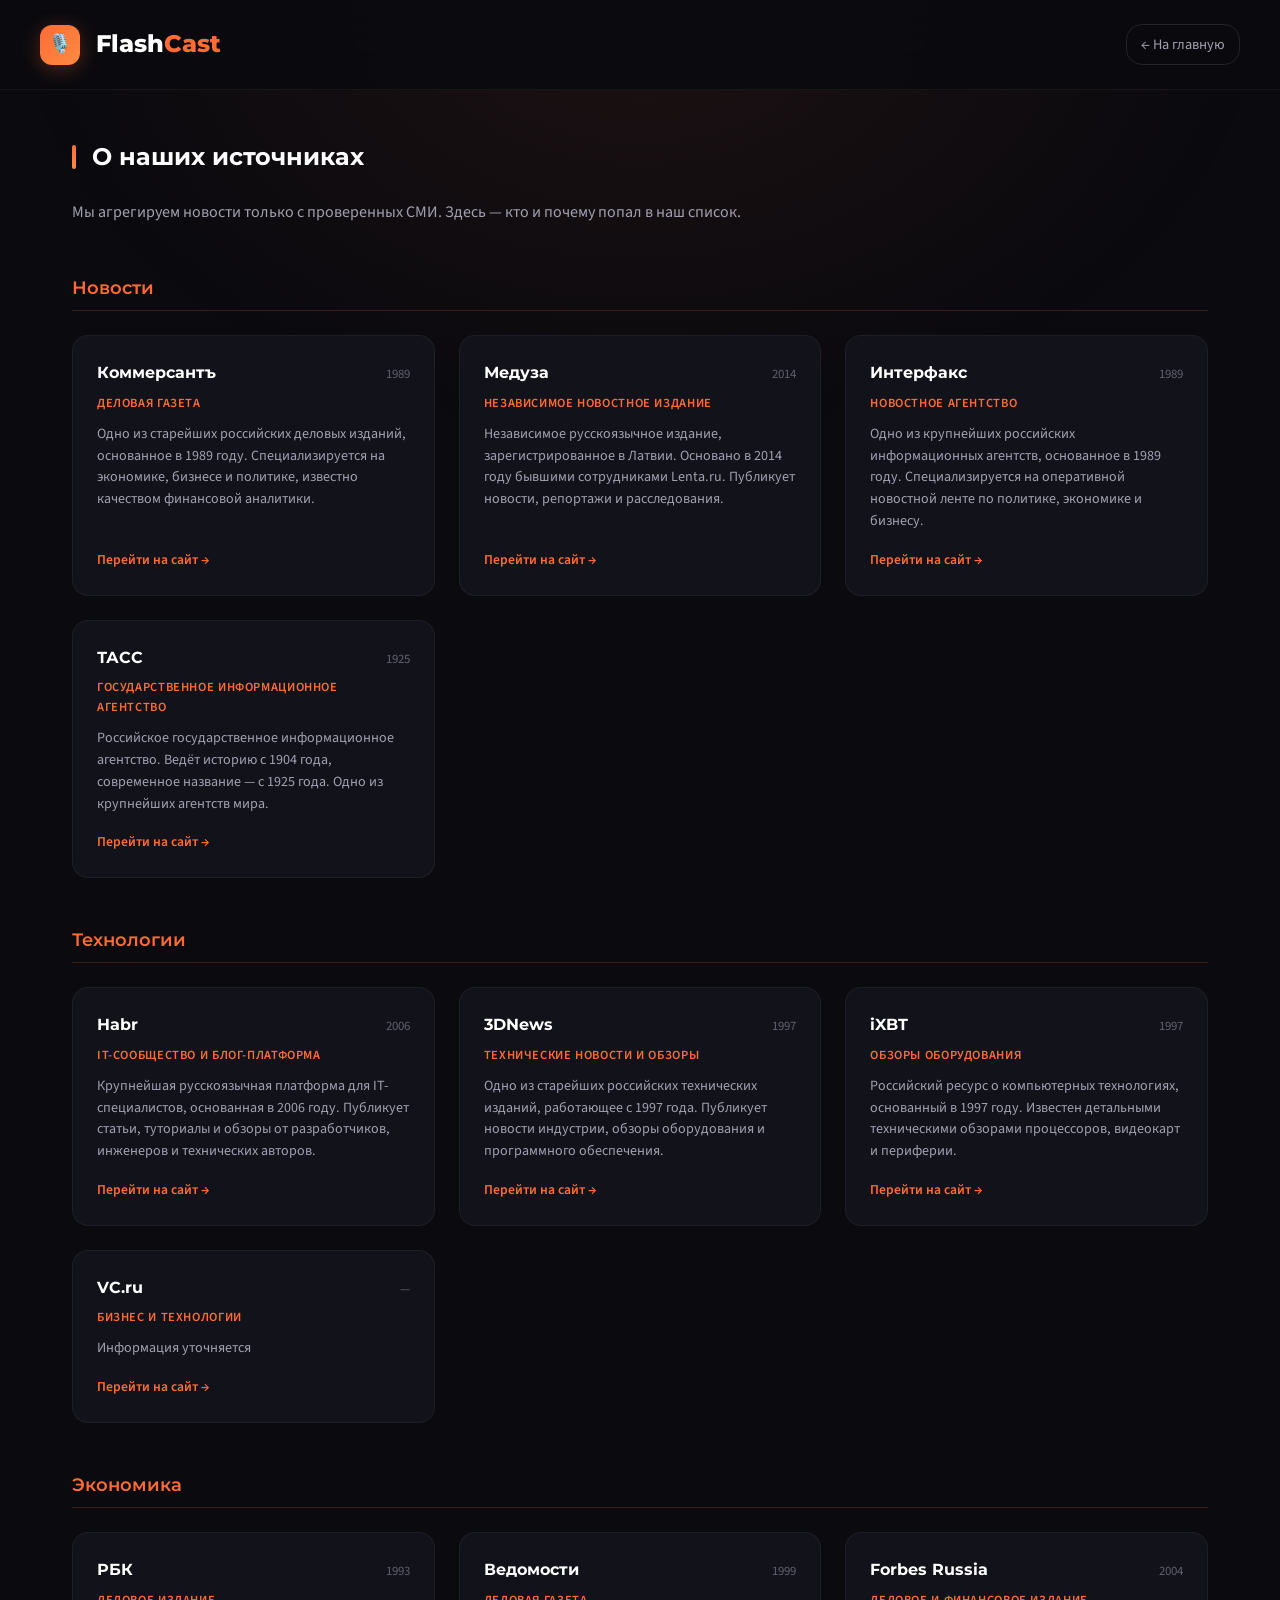
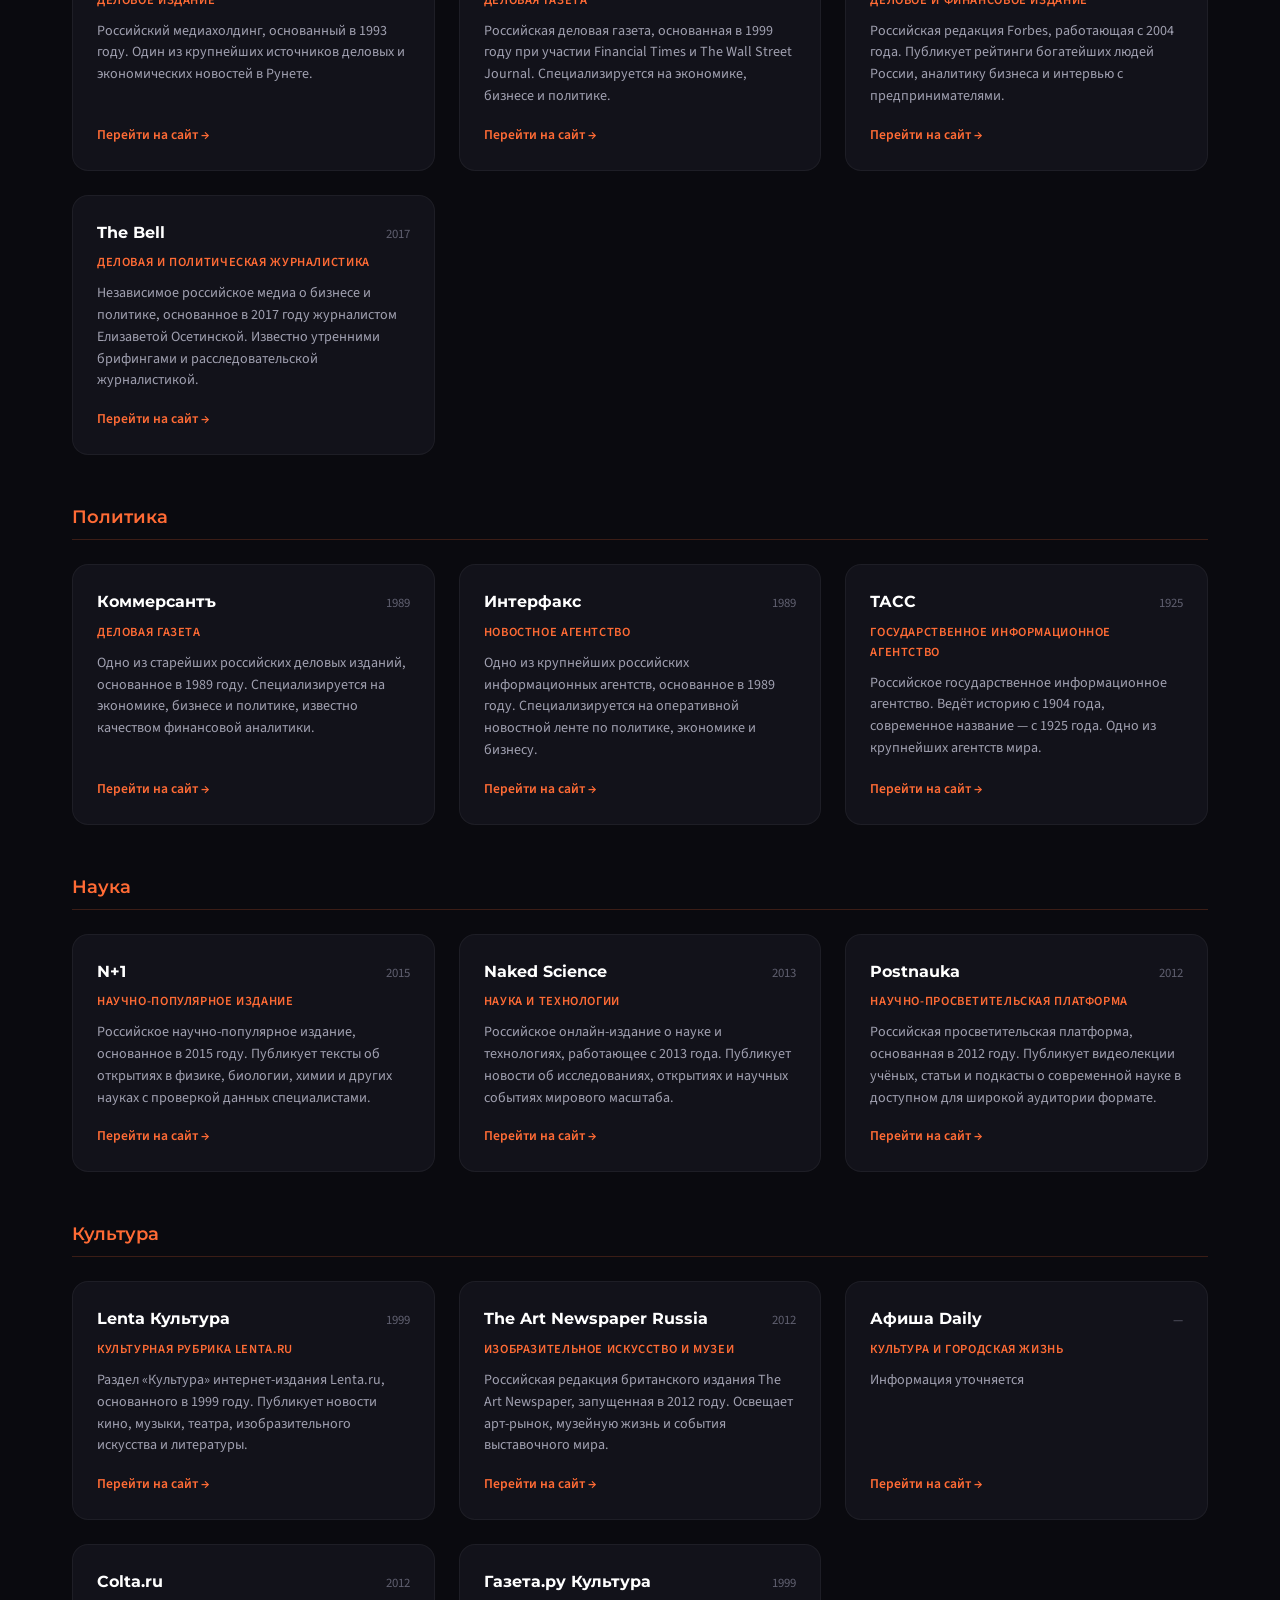
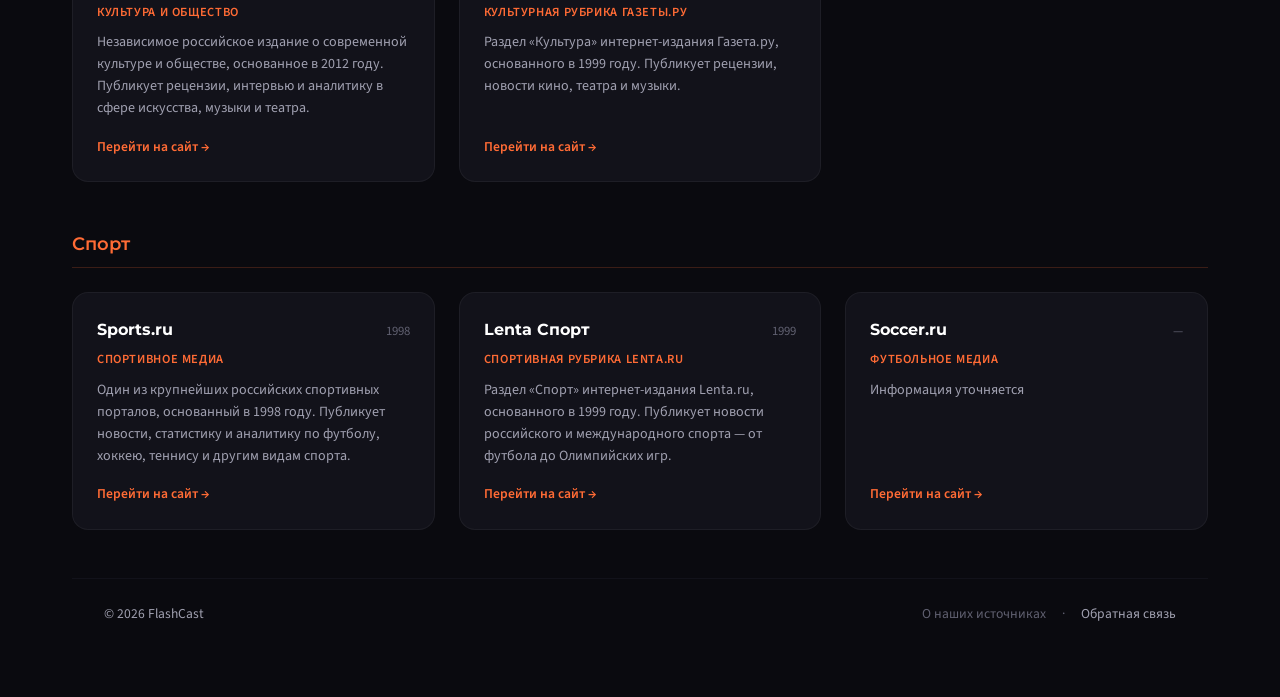
==== about-sources.html @ 6b94fceb "feat: Task 5 — Trust Badge page (about-sources.html) + footer" ====
<!DOCTYPE html>
<html lang="ru">
<head>
    <meta charset="UTF-8">
    <meta name="viewport" content="width=device-width, initial-scale=1.0, maximum-scale=1.0, user-scalable=no">
    <title>О наших источниках — FlashCast</title>
    <link rel="preconnect" href="https://fonts.googleapis.com">
    <link rel="preconnect" href="https://fonts.gstatic.com" crossorigin>
    <link href="https://fonts.googleapis.com/css2?family=Montserrat:wght@500;600;700;800&family=Source+Sans+3:wght@400;500;600&display=swap" rel="stylesheet">
    <link rel="stylesheet" href="styles.css">
</head>
<body>
    <header class="header">
        <div class="header__container">
            <a href="index.html" class="logo">
                <div class="logo__icon">🎙️</div>
                <div class="logo__text">Flash<span>Cast</span></div>
            </a>
            <a href="index.html" class="about-back-link">← На главную</a>
        </div>
    </header>

    <main class="main">
        <h1 class="section__title">О наших источниках</h1>
        <p class="about-page__subtitle">Мы агрегируем новости только с проверенных СМИ. Здесь — кто и почему попал в наш список.</p>
        <div class="about-groups" id="aboutGroups"></div>
        <div class="about-error" id="aboutError" style="display:none">Не удалось загрузить информацию об источниках</div>

        <footer class="site-footer">
            <div class="site-footer__container">
                <span class="site-footer__copy">© 2026 FlashCast</span>
                <div class="site-footer__links">
                    <span class="site-footer__current">О наших источниках</span>
                    <span class="site-footer__sep">·</span>
                    <a href="https://clck.ru/3Smh9b" target="_blank" rel="noopener" class="site-footer__link">Обратная связь</a>
                </div>
            </div>
        </footer>
    </main>

    <script>
function renderGroups(sources, info) {
  let html = '';
  for (const [cat, srcList] of Object.entries(sources.categories)) {
    html += '<section class="about-group"><h2 class="about-group__title">' + cat + '</h2><div class="about-cards">';
    for (const name of srcList) {
      const d = info[name] || {};
      const isTodo = d.TODO === true;
      const year = isTodo ? '—' : (d.founded || '—');
      const desc = isTodo ? 'Информация уточняется' : (d.description || 'Информация уточняется');
      const specialty = d.specialty || '';
      const url = d.url || '';
      html += '<div class="about-source-card">'
        + '<div class="about-source-card__header">'
        + '<span class="about-source-card__name">' + name + '</span>'
        + '<span class="about-source-card__year">' + year + '</span>'
        + '</div>'
        + (specialty ? '<div class="about-source-card__specialty">' + specialty + '</div>' : '')
        + '<p class="about-source-card__desc">' + desc + '</p>'
        + (url ? '<a href="' + url + '" target="_blank" rel="noopener" class="about-source-card__link">Перейти на сайт →</a>' : '')
        + '</div>';
    }
    html += '</div></section>';
  }
  document.getElementById('aboutGroups').innerHTML = html;
}

Promise.all([
  fetch('data/sources.json').then(r => { if (!r.ok) throw new Error(); return r.json(); }),
  fetch('data/sources-info.json').then(r => { if (!r.ok) throw new Error(); return r.json(); })
]).then(([sources, info]) => {
  renderGroups(sources, info);
}).catch(() => {
  document.getElementById('aboutGroups').style.display = 'none';
  document.getElementById('aboutError').style.display = 'block';
});
    </script>
</body>
</html>
---- styles.css ----
:root{--bg-primary:#0a0a0f;--bg-secondary:#12121a;--bg-tertiary:#1a1a25;--bg-player:#0d0d14;--accent-primary:#ff6b35;--accent-secondary:#ff8c42;--accent-yellow:#ffcc00;--accent-glow:rgba(255,107,53,0.3);--text-primary:#fff;--text-secondary:#a0a0b0;--text-muted:#606070;--spacing-xs:0.5rem;--spacing-sm:1rem;--spacing-md:1.5rem;--spacing-lg:2rem;--spacing-xl:3rem;--radius-sm:8px;--radius-md:12px;--radius-lg:16px;--radius-xl:24px;--radius-full:50%;--transition-fast:0.2s ease;--transition-normal:0.3s ease}
*{margin:0;padding:0;box-sizing:border-box}html{scroll-behavior:smooth}body{font-family:'Source Sans 3',sans-serif;background:var(--bg-primary);color:var(--text-primary);min-height:100vh;line-height:1.6;overflow-x:hidden}body.player-open{overflow:hidden}body::before{content:'';position:fixed;top:0;left:0;right:0;height:50vh;background:radial-gradient(ellipse at top,rgba(255,107,53,0.08) 0%,transparent 70%);pointer-events:none;z-index:0}
.header{position:sticky;top:0;z-index:100;background:rgba(10,10,15,0.9);backdrop-filter:blur(20px);border-bottom:1px solid rgba(255,255,255,0.05);padding:var(--spacing-md) var(--spacing-lg)}.header__container{max-width:1200px;margin:0 auto;display:flex;align-items:center;justify-content:space-between}.logo{display:flex;align-items:center;gap:var(--spacing-sm);text-decoration:none;color:var(--text-primary)}.logo__icon{width:40px;height:40px;background:linear-gradient(135deg,var(--accent-primary),var(--accent-secondary));border-radius:var(--radius-md);display:flex;align-items:center;justify-content:center;font-size:1.2rem;box-shadow:0 4px 20px var(--accent-glow)}.logo__text{font-family:'Montserrat',sans-serif;font-weight:800;font-size:1.5rem}.logo__text span{color:var(--accent-primary)}.header__ai-btn{display:flex;align-items:center;gap:var(--spacing-xs);padding:10px 20px;background:linear-gradient(135deg,var(--accent-primary),var(--accent-secondary));border:none;border-radius:var(--radius-lg);color:#fff;font-family:'Montserrat',sans-serif;font-weight:600;font-size:0.9rem;cursor:pointer;transition:var(--transition-normal);box-shadow:0 4px 15px var(--accent-glow)}.header__ai-btn:hover{transform:translateY(-2px)}
.qr-banner{background:var(--bg-secondary);border:1px solid rgba(255,107,53,0.2);border-radius:var(--radius-lg);padding:1.5rem 2rem;margin-bottom:var(--spacing-lg);display:flex;align-items:center;gap:2rem}.qr-banner__qr{flex-shrink:0;background:#fff;border-radius:var(--radius-md);padding:8px;width:110px;height:110px}.qr-banner__qr img{width:100%;height:100%;display:block;object-fit:contain}.qr-banner__divider{width:1px;height:80px;background:rgba(255,255,255,0.08);flex-shrink:0}.qr-banner__text{flex:1}.qr-banner__title{font-family:'Montserrat',sans-serif;font-weight:700;font-size:1.1rem;margin-bottom:0.4rem;display:flex;align-items:center;gap:0.5rem}.qr-banner__title::before{content:'';display:inline-block;width:4px;height:18px;background:var(--accent-primary);border-radius:2px;flex-shrink:0}.qr-banner__desc{color:var(--text-secondary);font-size:0.9rem;margin-bottom:0.75rem;line-height:1.5}.qr-banner__link{display:inline-flex;align-items:center;gap:6px;color:var(--accent-primary);font-weight:600;font-size:0.95rem;text-decoration:none;transition:var(--transition-fast)}.qr-banner__link:hover{color:var(--accent-secondary);text-decoration:underline}.qr-banner__link svg{flex-shrink:0}
@media(max-width:600px){.qr-banner{flex-wrap:wrap;gap:1rem;padding:1.25rem}.qr-banner__divider{display:none}.qr-banner__qr{width:90px;height:90px}}
.main{max-width:1200px;margin:0 auto;padding:var(--spacing-xl) var(--spacing-lg);position:relative;z-index:1}.section__title{font-family:'Montserrat',sans-serif;font-weight:700;font-size:1.5rem;margin-bottom:var(--spacing-md);display:flex;align-items:center;gap:var(--spacing-sm)}.section__title::before{content:'';width:4px;height:24px;background:linear-gradient(to bottom,var(--accent-primary),var(--accent-secondary));border-radius:2px}
.filters{display:flex;gap:var(--spacing-xs);margin-bottom:var(--spacing-lg);flex-wrap:wrap}.filter-btn{padding:8px 16px;background:var(--bg-secondary);border:1px solid rgba(255,255,255,0.08);border-radius:var(--radius-lg);color:var(--text-secondary);font-family:'Source Sans 3',sans-serif;font-size:0.9rem;font-weight:500;cursor:pointer;transition:var(--transition-normal);white-space:nowrap}.filter-btn:hover{border-color:var(--accent-primary);color:var(--text-primary)}.filter-btn.active{background:linear-gradient(135deg,var(--accent-primary),var(--accent-secondary));border-color:transparent;color:#fff;box-shadow:0 4px 15px var(--accent-glow)}
.podcasts-grid{display:grid;grid-template-columns:repeat(auto-fill,minmax(280px,1fr));gap:var(--spacing-md)}.podcast-card{background:var(--bg-secondary);border-radius:var(--radius-lg);overflow:hidden;cursor:pointer;transition:var(--transition-normal);border:1px solid rgba(255,255,255,0.05);animation:fadeInUp 0.5s ease forwards;opacity:0}.podcast-card:nth-child(1){animation-delay:0.05s}.podcast-card:nth-child(2){animation-delay:0.1s}.podcast-card:nth-child(3){animation-delay:0.15s}.podcast-card:nth-child(4){animation-delay:0.2s}.podcast-card:nth-child(5){animation-delay:0.25s}.podcast-card:nth-child(6){animation-delay:0.3s}.podcast-card:nth-child(7){animation-delay:0.35s}.podcast-card:nth-child(8){animation-delay:0.4s}@keyframes fadeInUp{from{opacity:0;transform:translateY(20px)}to{opacity:1;transform:translateY(0)}}.podcast-card:hover{transform:translateY(-4px);border-color:rgba(255,107,53,0.3);box-shadow:0 12px 40px rgba(0,0,0,0.4)}.podcast-card--featured{background:linear-gradient(135deg,var(--bg-secondary),var(--bg-tertiary));border:1px solid rgba(255,107,53,0.2)}.podcast-card--featured .podcast-card__tag{background:linear-gradient(135deg,var(--accent-primary),var(--accent-secondary));color:#fff}
.podcast-card__cover{position:relative;aspect-ratio:16/9;overflow:hidden;background:var(--bg-tertiary)}.podcast-card__image{width:100%;height:100%;object-fit:cover;transition:var(--transition-normal)}.podcast-card:hover .podcast-card__image{transform:scale(1.05)}.podcast-card__tag{position:absolute;top:var(--spacing-sm);left:var(--spacing-sm);background:rgba(0,0,0,0.7);backdrop-filter:blur(10px);padding:4px 10px;border-radius:var(--radius-sm);font-size:0.75rem;font-weight:600;text-transform:uppercase;color:var(--accent-secondary)}.podcast-card__duration{position:absolute;bottom:var(--spacing-sm);right:var(--spacing-sm);background:rgba(0,0,0,0.8);padding:4px 8px;border-radius:var(--radius-sm);font-size:0.8rem}.podcast-card__play{position:absolute;top:50%;left:50%;transform:translate(-50%,-50%) scale(0.8);width:56px;height:56px;background:var(--accent-primary);border-radius:var(--radius-full);display:flex;align-items:center;justify-content:center;opacity:0;transition:var(--transition-normal);box-shadow:0 4px 20px var(--accent-glow)}.podcast-card:hover .podcast-card__play{opacity:1;transform:translate(-50%,-50%) scale(1)}.podcast-card__play svg{margin-left:3px}.podcast-card__info{padding:var(--spacing-md)}.podcast-card__title{font-family:'Montserrat',sans-serif;font-weight:600;font-size:1rem;line-height:1.4;margin-bottom:var(--spacing-xs);display:-webkit-box;-webkit-line-clamp:2;-webkit-box-orient:vertical;overflow:hidden}.podcast-card__meta{display:flex;align-items:center;gap:var(--spacing-sm);color:var(--text-secondary);font-size:0.85rem}
.fullscreen-player{position:fixed;top:0;left:0;right:0;bottom:0;background:var(--bg-player);z-index:2000;display:flex;flex-direction:column;transform:translateY(100%);transition:transform 0.4s cubic-bezier(0.16,1,0.3,1)}.fullscreen-player.active{transform:translateY(0)}.player-bg{position:absolute;top:0;left:0;right:0;bottom:0;background:radial-gradient(ellipse at center top,rgba(255,107,53,0.15) 0%,transparent 60%);pointer-events:none}.player-header{display:flex;align-items:center;justify-content:space-between;padding:var(--spacing-md) var(--spacing-lg);position:relative;z-index:1}.player-header__btn{width:44px;height:44px;background:rgba(255,255,255,0.1);border:none;border-radius:var(--radius-full);color:var(--text-primary);cursor:pointer;display:flex;align-items:center;justify-content:center}.player-header__btn:hover{background:rgba(255,255,255,0.2)}.player-header__title{font-family:'Montserrat',sans-serif;font-weight:600;font-size:1rem;color:var(--text-secondary)}.player-content{flex:1;display:flex;flex-direction:column;align-items:center;justify-content:center;padding:var(--spacing-lg);position:relative;z-index:1}.player-cover{width:100%;max-width:320px;aspect-ratio:1;border-radius:var(--radius-xl);overflow:hidden;box-shadow:0 20px 60px rgba(0,0,0,0.5);margin-bottom:var(--spacing-xl)}.player-cover__image{width:100%;height:100%;object-fit:cover}.player-track-info{text-align:center;width:100%;max-width:400px;margin-bottom:var(--spacing-lg)}.player-track-info__title{font-family:'Montserrat',sans-serif;font-weight:700;font-size:1.25rem;line-height:1.4;margin-bottom:var(--spacing-xs)}.player-track-info__category{color:var(--text-secondary);font-size:1rem}.player-progress{width:100%;max-width:400px;margin-bottom:var(--spacing-lg)}.player-progress__bar{width:100%;height:4px;background:rgba(255,255,255,0.2);border-radius:2px;cursor:pointer;margin-bottom:var(--spacing-xs)}.player-progress__fill{height:100%;background:var(--text-primary);border-radius:2px;width:0%}.player-progress__time{display:flex;justify-content:space-between;font-size:0.8rem;color:var(--text-secondary)}.player-controls{display:flex;align-items:center;justify-content:center;gap:var(--spacing-md);margin-bottom:var(--spacing-lg)}.player-controls__btn{background:none;border:none;color:var(--text-primary);cursor:pointer;padding:var(--spacing-sm);border-radius:var(--radius-full);display:flex;align-items:center;justify-content:center}.player-controls__btn:hover{color:var(--accent-primary);transform:scale(1.1)}.player-controls__btn--main{width:72px;height:72px;background:var(--accent-yellow);color:var(--bg-primary);border-radius:var(--radius-full)}.player-controls__btn--main:hover{background:#ffe033;transform:scale(1.05)}.player-controls__btn--main svg{margin-left:3px}.player-actions{display:flex;align-items:center;justify-content:center;gap:var(--spacing-lg)}.player-actions__btn{background:rgba(255,255,255,0.1);border:1px solid rgba(255,255,255,0.1);color:var(--text-secondary);cursor:pointer;padding:var(--spacing-sm) var(--spacing-md);border-radius:var(--radius-lg);display:flex;align-items:center;justify-content:center;font-size:0.85rem}.player-actions__btn:hover{background:rgba(255,255,255,0.15);color:var(--text-primary)}.player-actions__btn.active{color:var(--accent-primary);border-color:var(--accent-primary)}
.mini-player{position:fixed;bottom:0;left:0;right:0;background:linear-gradient(to top,rgba(10,10,15,0.98),rgba(18,18,26,0.95));backdrop-filter:blur(20px);border-top:1px solid rgba(255,255,255,0.08);padding:var(--spacing-sm) var(--spacing-lg);z-index:1000;transform:translateY(100%);transition:transform 0.4s cubic-bezier(0.16,1,0.3,1);cursor:pointer}.mini-player.active{transform:translateY(0)}.mini-player__container{max-width:1200px;margin:0 auto;display:flex;align-items:center;gap:var(--spacing-md)}.mini-player__track{display:flex;align-items:center;gap:var(--spacing-sm);flex:1;min-width:0}.mini-player__cover{width:48px;height:48px;border-radius:var(--radius-sm);object-fit:cover}.mini-player__info{overflow:hidden;min-width:0}.mini-player__title{font-weight:600;font-size:0.9rem;white-space:nowrap;overflow:hidden;text-overflow:ellipsis}.mini-player__category{color:var(--text-secondary);font-size:0.8rem}.mini-player__btn{background:none;border:none;color:var(--text-primary);cursor:pointer;padding:var(--spacing-xs);border-radius:var(--radius-full);display:flex;align-items:center;justify-content:center}.mini-player__btn--main{width:44px;height:44px;background:var(--accent-yellow);color:var(--bg-primary)}.mini-player__progress{position:absolute;top:0;left:0;right:0;height:3px;background:rgba(255,255,255,0.1)}.mini-player__progress-fill{height:100%;background:var(--accent-primary);width:0%}
.ai-chat{position:fixed;bottom:80px;right:20px;width:380px;max-width:calc(100vw - 40px);height:500px;max-height:70vh;background:var(--bg-secondary);border-radius:var(--radius-xl);border:1px solid rgba(255,255,255,0.1);box-shadow:0 20px 60px rgba(0,0,0,0.5);z-index:1500;display:flex;flex-direction:column;transform:translateY(20px) scale(0.95);opacity:0;visibility:hidden;transition:all 0.3s cubic-bezier(0.16,1,0.3,1)}.ai-chat.active{transform:translateY(0) scale(1);opacity:1;visibility:visible}.ai-chat__header{display:flex;align-items:center;justify-content:space-between;padding:var(--spacing-md);border-bottom:1px solid rgba(255,255,255,0.08)}.ai-chat__header-title{display:flex;align-items:center;gap:var(--spacing-xs);font-family:'Montserrat',sans-serif;font-weight:600}.ai-chat__header-title svg{color:var(--accent-primary)}.ai-chat__close{width:32px;height:32px;background:rgba(255,255,255,0.1);border:none;border-radius:var(--radius-full);color:var(--text-secondary);cursor:pointer;display:flex;align-items:center;justify-content:center}.ai-chat__close:hover{background:rgba(255,255,255,0.2);color:var(--text-primary)}.ai-chat__messages{flex:1;overflow-y:auto;padding:var(--spacing-md);display:flex;flex-direction:column;gap:var(--spacing-sm)}.ai-chat__message{max-width:85%;padding:var(--spacing-sm) var(--spacing-md);border-radius:var(--radius-lg);font-size:0.9rem;line-height:1.5}.ai-chat__message--bot{background:var(--bg-tertiary);align-self:flex-start;border-bottom-left-radius:4px}.ai-chat__message--user{background:linear-gradient(135deg,var(--accent-primary),var(--accent-secondary));align-self:flex-end;border-bottom-right-radius:4px}.ai-chat__message--result{background:var(--bg-tertiary);border:1px solid rgba(255,107,53,0.3);cursor:pointer}.ai-chat__message--result:hover{border-color:var(--accent-primary)}.ai-chat__result-title{font-weight:600;margin-bottom:4px}.ai-chat__result-meta{font-size:0.8rem;color:var(--text-secondary)}.ai-chat__input-area{display:flex;gap:var(--spacing-xs);padding:var(--spacing-md);border-top:1px solid rgba(255,255,255,0.08)}.ai-chat__input{flex:1;padding:var(--spacing-sm) var(--spacing-md);background:var(--bg-tertiary);border:1px solid rgba(255,255,255,0.08);border-radius:var(--radius-lg);color:var(--text-primary);font-family:inherit;font-size:0.9rem;outline:none}.ai-chat__input:focus{border-color:var(--accent-primary)}.ai-chat__input::placeholder{color:var(--text-muted)}.ai-chat__send{width:44px;height:44px;background:linear-gradient(135deg,var(--accent-primary),var(--accent-secondary));border:none;border-radius:var(--radius-full);color:#fff;cursor:pointer;display:flex;align-items:center;justify-content:center}.ai-chat__send:hover{transform:scale(1.05)}
@media(max-width:768px){:root{--spacing-lg:1.5rem;--spacing-xl:2rem}.header{padding:var(--spacing-sm) var(--spacing-md)}.header__ai-btn span{display:none}.header__ai-btn{padding:10px}.logo__text{font-size:1.3rem}.main{padding:var(--spacing-lg) var(--spacing-md)}.filters{flex-wrap:nowrap;overflow-x:auto;scrollbar-width:none;margin:0 calc(-1 * var(--spacing-md)) var(--spacing-lg);padding:0 var(--spacing-md)}.filters::-webkit-scrollbar{display:none}.podcasts-grid{grid-template-columns:repeat(2,1fr);gap:var(--spacing-sm)}.podcast-card__info{padding:var(--spacing-sm)}.podcast-card__title{font-size:0.9rem}.ai-chat{bottom:70px;right:10px;left:10px;width:auto;height:60vh}.player-cover{max-width:250px}.player-controls__btn--main{width:64px;height:64px}}@media(max-width:480px){.podcasts-grid{grid-template-columns:1fr}.ai-chat{height:70vh}}.no-results{text-align:center;padding:var(--spacing-xl);color:var(--text-secondary);display:none}.no-results.visible{display:block}
.podcasts-counter{font-size:0.82rem;color:var(--text-secondary);margin-bottom:var(--spacing-sm);min-height:1.2em}
.podcast-card__sources{display:block;color:var(--text-secondary);font-size:0.78rem;margin-top:4px;white-space:nowrap;overflow:hidden;text-overflow:ellipsis}
.sources-section{margin-top:var(--spacing-xl);padding-top:var(--spacing-xl);border-top:1px solid rgba(255,255,255,0.06)}
.sources-section__subtitle{color:var(--text-secondary);font-size:0.9rem;margin-bottom:var(--spacing-md);line-height:1.5}
.sources-section__topbar{display:flex;align-items:center;justify-content:flex-end;gap:var(--spacing-md);margin-bottom:var(--spacing-md);flex-wrap:wrap}
.sources-about-link{color:var(--accent-primary);text-decoration:none;font-size:0.9rem;transition:var(--transition-fast);white-space:nowrap}
.sources-about-link:hover{color:var(--accent-secondary);transform:translateX(2px)}
.sources-enable-all{padding:8px 16px;background:transparent;border:1px solid rgba(255,107,53,0.4);border-radius:var(--radius-lg);color:var(--accent-primary);font-family:'Source Sans 3',sans-serif;font-size:0.9rem;cursor:pointer;transition:var(--transition-fast)}
.sources-enable-all:hover{background:rgba(255,107,53,0.1)}
.sources-groups{display:grid;grid-template-columns:repeat(auto-fill,minmax(260px,1fr));gap:var(--spacing-md)}
.sources-group{background:var(--bg-secondary);border:1px solid rgba(255,255,255,0.05);border-radius:var(--radius-lg);padding:var(--spacing-md)}
.sources-group__title{font-family:'Montserrat',sans-serif;font-weight:600;font-size:0.8rem;text-transform:uppercase;color:var(--text-secondary);letter-spacing:0.06em;margin-bottom:var(--spacing-sm)}
.sources-group__list{display:flex;flex-direction:column;gap:0}
.source-row{display:flex;align-items:center;justify-content:space-between;padding:9px 0;border-bottom:1px solid rgba(255,255,255,0.04)}
.source-row:last-child{border-bottom:none}
.source-row__name{font-size:0.92rem;color:var(--text-primary)}
.source-toggle{position:relative;display:inline-block;width:44px;height:24px;flex-shrink:0}
.source-toggle input{opacity:0;width:0;height:0;position:absolute}
.source-toggle__slider{position:absolute;cursor:pointer;inset:0;background:var(--bg-primary);border:1.5px solid rgba(255,255,255,0.15);border-radius:12px;transition:var(--transition-normal)}
.source-toggle__slider::before{content:'';position:absolute;width:16px;height:16px;left:3px;top:3px;background:#606070;border-radius:50%;transition:var(--transition-normal)}
.source-toggle input:checked+.source-toggle__slider{background:var(--accent-primary);border-color:var(--accent-primary)}
.source-toggle input:checked+.source-toggle__slider::before{background:#fff;transform:translateX(20px)}
@media(max-width:600px){.sources-groups{grid-template-columns:1fr}.sources-section__topbar{flex-direction:column;align-items:flex-end}.site-footer__container{flex-direction:column;align-items:flex-start;gap:var(--spacing-sm)}.about-cards{grid-template-columns:1fr}}
.site-footer{border-top:1px solid var(--bg-secondary);padding:var(--spacing-md) var(--spacing-lg);margin-top:var(--spacing-xl)}
.site-footer__container{max-width:1200px;margin:0 auto;display:flex;align-items:center;justify-content:space-between;gap:var(--spacing-md);flex-wrap:wrap}
.site-footer__copy{color:var(--text-secondary);font-size:0.85rem}
.site-footer__links{display:flex;align-items:center;gap:var(--spacing-sm)}
.site-footer__link{color:var(--text-secondary);font-size:0.85rem;text-decoration:none;transition:var(--transition-fast)}
.site-footer__link:hover{color:var(--text-primary)}
.site-footer__sep{color:var(--text-muted);font-size:0.85rem}
.site-footer__current{color:var(--text-muted);font-size:0.85rem}
.about-back-link{display:inline-flex;align-items:center;gap:6px;color:var(--text-secondary);text-decoration:none;font-size:0.9rem;padding:8px 14px;border:1px solid rgba(255,255,255,0.1);border-radius:var(--radius-lg);transition:var(--transition-fast)}
.about-back-link:hover{color:var(--text-primary);border-color:rgba(255,255,255,0.2)}
.about-page__subtitle{color:var(--text-secondary);font-size:1rem;margin-bottom:var(--spacing-xl);line-height:1.6;max-width:700px}
.about-groups{display:flex;flex-direction:column;gap:var(--spacing-xl)}
.about-group__title{font-family:'Montserrat',sans-serif;font-weight:600;font-size:1.1rem;color:var(--accent-primary);margin-bottom:var(--spacing-md);padding-bottom:var(--spacing-xs);border-bottom:1px solid rgba(255,107,53,0.2)}
.about-cards{display:grid;grid-template-columns:repeat(3,1fr);gap:var(--spacing-md)}
.about-source-card{background:var(--bg-secondary);border:1px solid rgba(255,255,255,0.05);border-radius:var(--radius-lg);padding:var(--spacing-md);display:flex;flex-direction:column;gap:var(--spacing-xs);transition:var(--transition-normal)}
.about-source-card:hover{border-color:rgba(255,107,53,0.2)}
.about-source-card__header{display:flex;align-items:baseline;justify-content:space-between;gap:var(--spacing-sm)}
.about-source-card__name{font-family:'Montserrat',sans-serif;font-weight:700;font-size:1rem;color:var(--text-primary)}
.about-source-card__year{font-size:0.8rem;color:var(--text-muted);flex-shrink:0}
.about-source-card__specialty{font-size:0.78rem;font-weight:600;text-transform:uppercase;letter-spacing:0.05em;color:var(--accent-primary);margin-bottom:2px}
.about-source-card__desc{font-size:0.88rem;color:var(--text-secondary);line-height:1.55;flex:1}
.about-source-card__link{display:inline-flex;align-items:center;gap:4px;color:var(--accent-primary);font-size:0.85rem;text-decoration:none;font-weight:600;margin-top:var(--spacing-xs);transition:var(--transition-fast);width:fit-content}
.about-source-card__link:hover{color:var(--accent-secondary);transform:translateX(2px)}
.about-error{text-align:center;padding:var(--spacing-xl);color:var(--text-secondary)}
@media(max-width:768px){.about-cards{grid-template-columns:repeat(2,1fr)}}
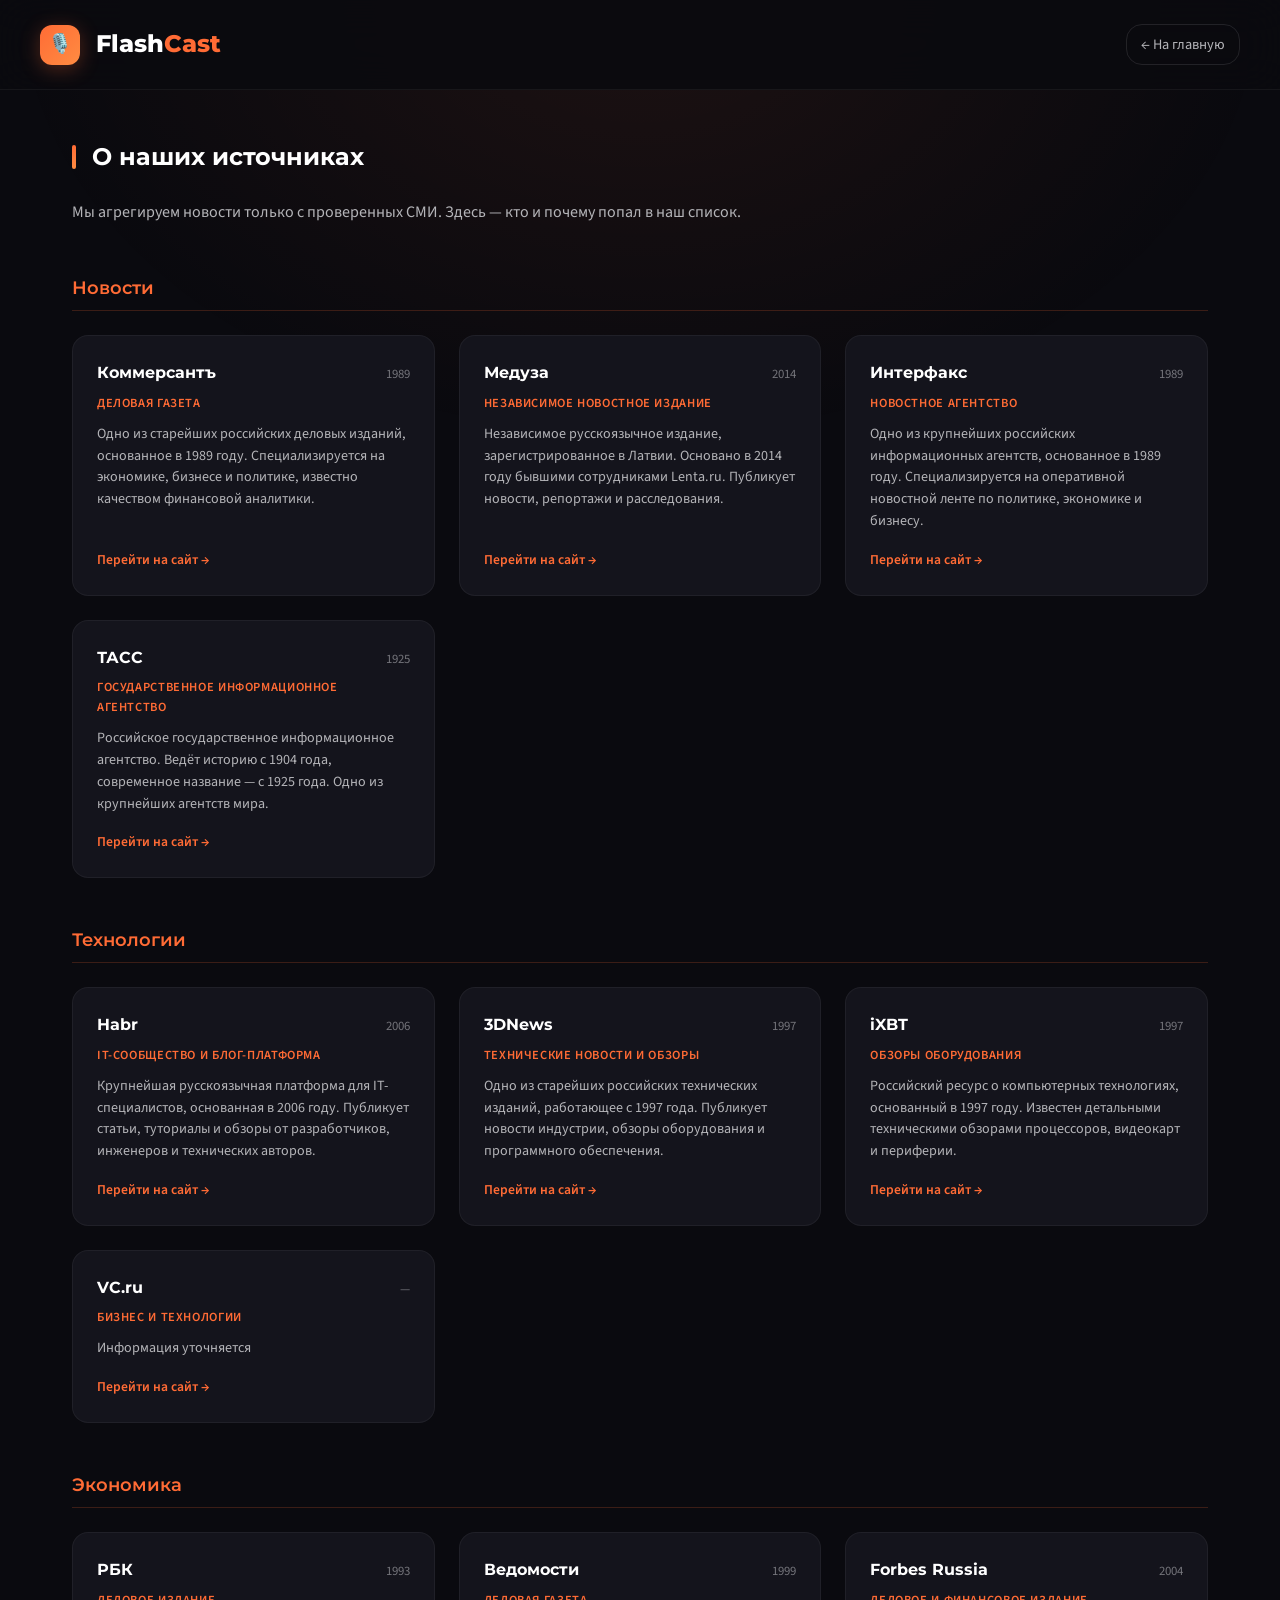
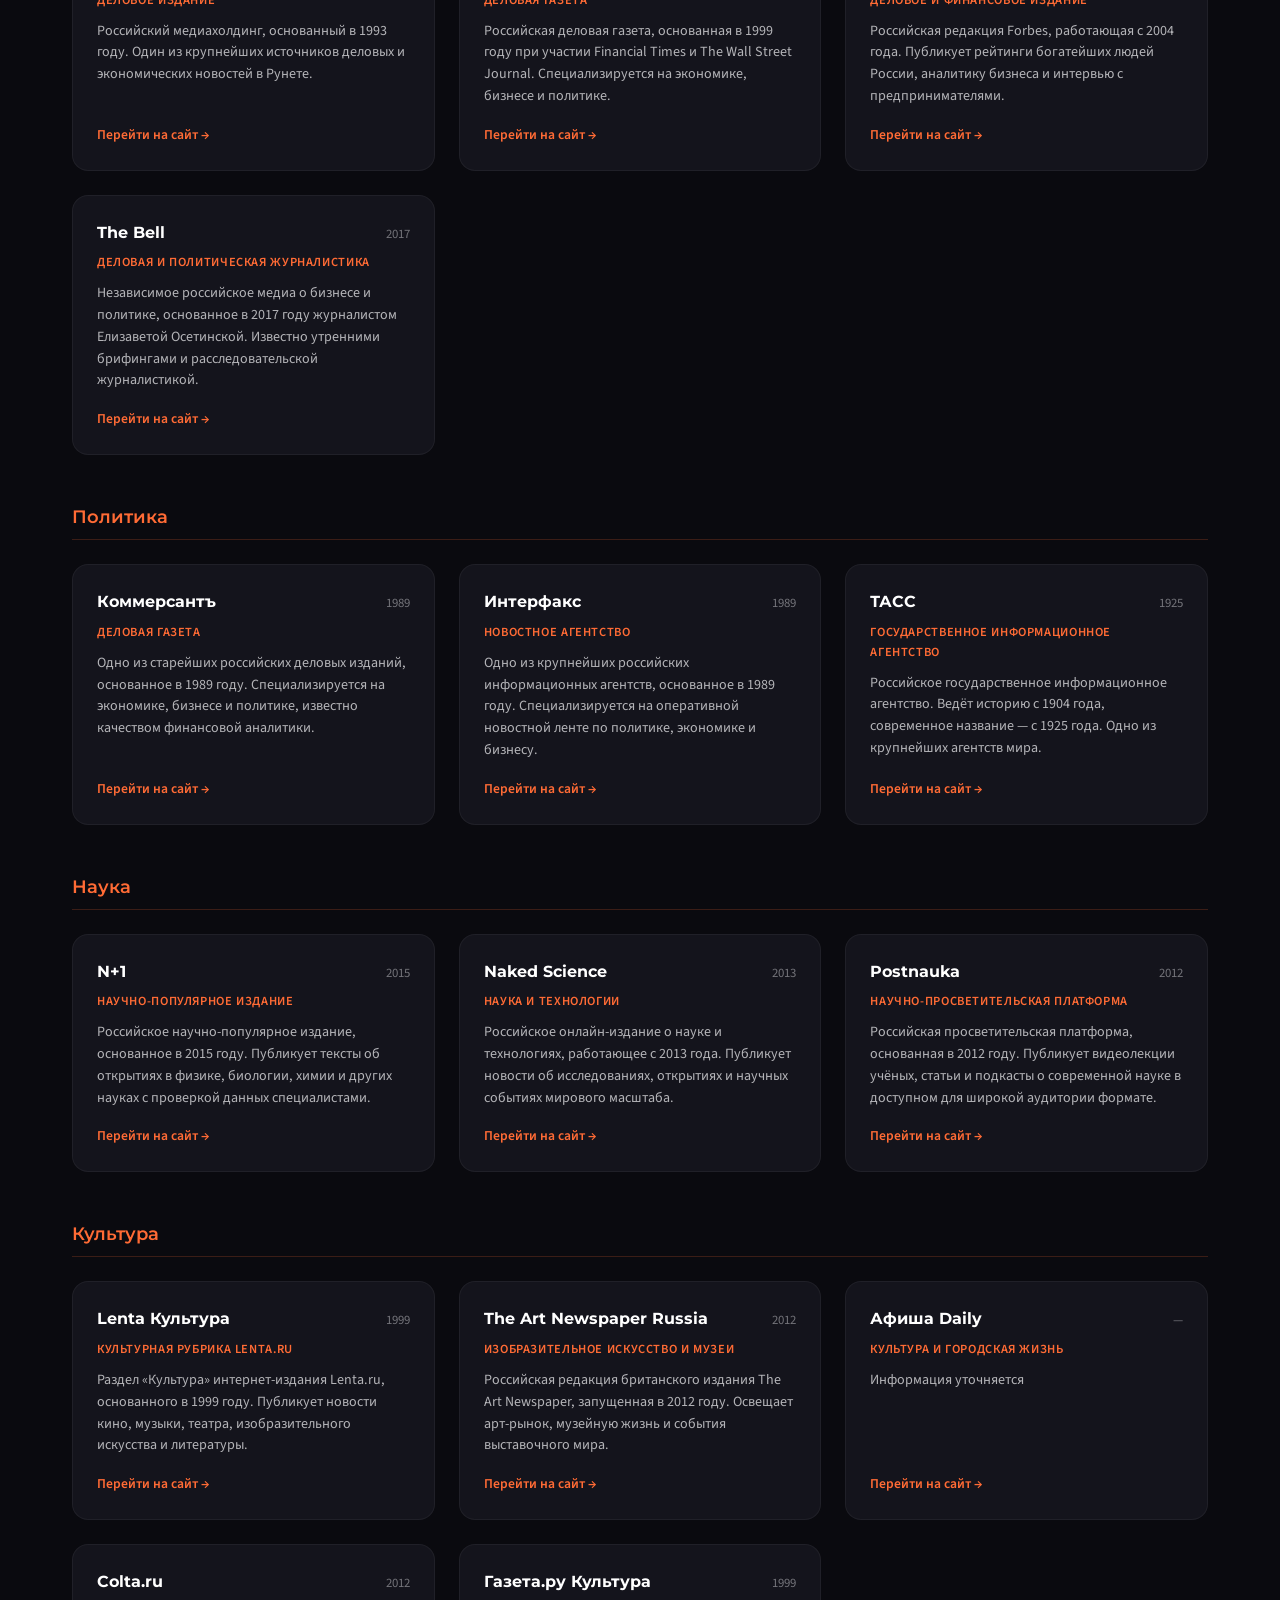
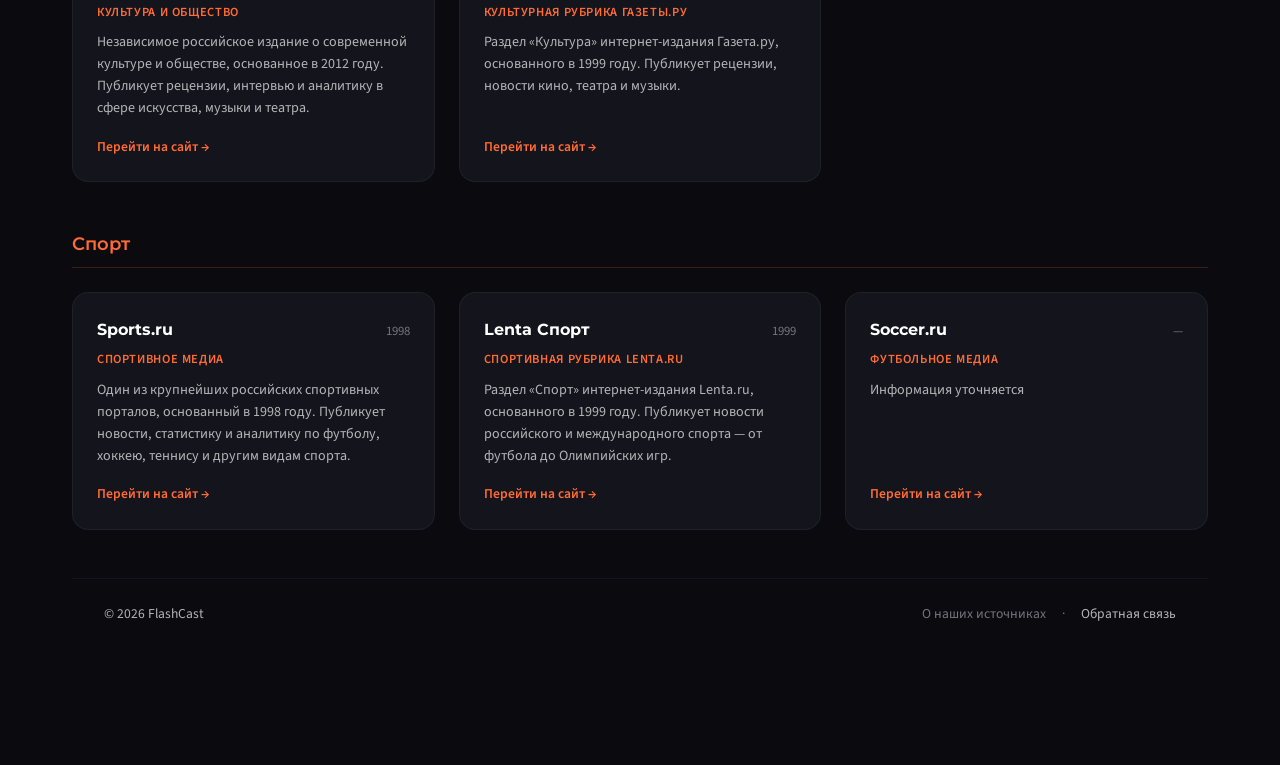
==== commit c21bac9a: "feat(theme): PR #11 — light theme + toggle in Profile" ====
--- a/about-sources.html
+++ b/about-sources.html
@@ -39,6 +39,7 @@
     </main>
 
     <script>
+(()=>{const t=localStorage.getItem('flashcast_theme')||'dark';document.documentElement.setAttribute('data-theme',t);})();
 function renderGroups(sources, info) {
   let html = '';
   for (const [cat, srcList] of Object.entries(sources.categories)) {
--- a/styles.css
+++ b/styles.css
@@ -1,19 +1,29 @@
-:root{--bg-primary:#0a0a0f;--bg-secondary:#12121a;--bg-tertiary:#1a1a25;--bg-player:#0d0d14;--accent-primary:#ff6b35;--accent-secondary:#ff8c42;--accent-yellow:#ffcc00;--accent-glow:rgba(255,107,53,0.3);--text-primary:#fff;--text-secondary:#a0a0b0;--text-muted:#606070;--spacing-xs:0.5rem;--spacing-sm:1rem;--spacing-md:1.5rem;--spacing-lg:2rem;--spacing-xl:3rem;--radius-sm:8px;--radius-md:12px;--radius-lg:16px;--radius-xl:24px;--radius-full:50%;--transition-fast:0.2s ease;--transition-normal:0.3s ease}
-*{margin:0;padding:0;box-sizing:border-box}html{scroll-behavior:smooth}body{font-family:'Source Sans 3',sans-serif;background:var(--bg-primary);color:var(--text-primary);min-height:100vh;line-height:1.6;overflow-x:hidden}body.player-open{overflow:hidden}body::before{content:'';position:fixed;top:0;left:0;right:0;height:50vh;background:radial-gradient(ellipse at top,rgba(255,107,53,0.08) 0%,transparent 70%);pointer-events:none;z-index:0}
-.header{position:sticky;top:0;z-index:100;background:rgba(10,10,15,0.9);backdrop-filter:blur(20px);border-bottom:1px solid rgba(255,255,255,0.05);padding:var(--spacing-md) var(--spacing-lg)}.header__container{max-width:1200px;margin:0 auto;display:flex;align-items:center;justify-content:space-between}.logo{display:flex;align-items:center;gap:var(--spacing-sm);text-decoration:none;color:var(--text-primary)}.logo__icon{width:40px;height:40px;background:linear-gradient(135deg,var(--accent-primary),var(--accent-secondary));border-radius:var(--radius-md);display:flex;align-items:center;justify-content:center;font-size:1.2rem;box-shadow:0 4px 20px var(--accent-glow)}.logo__text{font-family:'Montserrat',sans-serif;font-weight:800;font-size:1.5rem}.logo__text span{color:var(--accent-primary)}.header__ai-btn{display:flex;align-items:center;gap:var(--spacing-xs);padding:10px 20px;background:linear-gradient(135deg,var(--accent-primary),var(--accent-secondary));border:none;border-radius:var(--radius-lg);color:#fff;font-family:'Montserrat',sans-serif;font-weight:600;font-size:0.9rem;cursor:pointer;transition:var(--transition-normal);box-shadow:0 4px 15px var(--accent-glow)}.header__ai-btn:hover{transform:translateY(-2px)}
+:root,[data-theme="dark"]{--bg-primary:#0a0a0f;--bg-secondary:#14141c;--bg-tertiary:#1d1d28;--bg-player:#0d0d14;--bg-header:rgba(10,10,15,0.9);--accent-primary:#ff6b35;--accent-secondary:#ff8c42;--accent-yellow:#ffcc00;--accent-glow:rgba(255,107,53,0.30);--text-primary:#ffffff;--text-secondary:#b4b4b8;--text-muted:#74747a;--player-text-primary:#ffffff;--player-text-secondary:#b4b4b8;--player-text-muted:#74747a;--player-border:rgba(255,255,255,0.08);--surface-card:var(--bg-secondary);--surface-elev:var(--bg-tertiary);--border-subtle:rgba(255,255,255,0.06);--border-strong:rgba(255,255,255,0.12);--shadow-card:0 1px 0 rgba(255,255,255,.03) inset,0 8px 24px rgba(0,0,0,.45);--shadow-cta:0 8px 28px var(--accent-glow);--field-bg:#1a1a25}
+[data-theme="light"]{--bg-primary:#f6f1e8;--bg-secondary:#ffffff;--bg-tertiary:#efe7d8;--bg-player:#1a1612;--bg-header:rgba(246,241,232,0.9);--accent-primary:#ed5a23;--accent-secondary:#ff7a3d;--accent-yellow:#e3a800;--accent-glow:rgba(237,90,35,0.18);--text-primary:#1c1611;--text-secondary:#6b5e4f;--text-muted:#a89a86;--player-text-primary:#ffffff;--player-text-secondary:#c4b8a8;--player-text-muted:#8c8278;--player-border:rgba(255,255,255,0.08);--surface-card:#ffffff;--surface-elev:#fffaf2;--border-subtle:rgba(28,22,17,0.06);--border-strong:rgba(28,22,17,0.12);--shadow-card:0 1px 2px rgba(28,22,17,.04),0 8px 24px rgba(28,22,17,.06);--shadow-cta:0 10px 28px rgba(237,90,35,0.22);--field-bg:#ffffff}
+:root{--spacing-xs:0.5rem;--spacing-sm:1rem;--spacing-md:1.5rem;--spacing-lg:2rem;--spacing-xl:3rem;--radius-sm:8px;--radius-md:12px;--radius-lg:16px;--radius-xl:24px;--radius-full:50%;--transition-fast:0.2s ease;--transition-normal:0.3s ease}
+*{margin:0;padding:0;box-sizing:border-box}html{scroll-behavior:smooth}body{font-family:'Source Sans 3',sans-serif;background:var(--bg-primary);color:var(--text-primary);min-height:100vh;line-height:1.6;overflow-x:hidden;padding-bottom:68px}body.player-open{overflow:hidden}body::before{content:'';position:fixed;top:0;left:0;right:0;height:50vh;background:radial-gradient(ellipse at top,rgba(255,107,53,0.08) 0%,transparent 70%);pointer-events:none;z-index:0}
+.header{position:sticky;top:0;z-index:100;background:var(--bg-header);backdrop-filter:blur(20px);border-bottom:1px solid rgba(255,255,255,0.05);padding:var(--spacing-md) var(--spacing-lg)}.header__container{max-width:1200px;margin:0 auto;display:flex;align-items:center;justify-content:space-between}.logo{display:flex;align-items:center;gap:var(--spacing-sm);text-decoration:none;color:var(--text-primary)}.logo__icon{width:40px;height:40px;background:linear-gradient(135deg,var(--accent-primary),var(--accent-secondary));border-radius:var(--radius-md);display:flex;align-items:center;justify-content:center;font-size:1.2rem;box-shadow:0 4px 20px var(--accent-glow)}.logo__text{font-family:'Montserrat',sans-serif;font-weight:800;font-size:1.5rem}.logo__text span{color:var(--accent-primary)}.header__ai-btn{display:flex;align-items:center;gap:var(--spacing-xs);padding:10px 20px;background:linear-gradient(135deg,var(--accent-primary),var(--accent-secondary));border:none;border-radius:var(--radius-lg);color:#fff;font-family:'Montserrat',sans-serif;font-weight:600;font-size:0.9rem;cursor:pointer;transition:var(--transition-normal);box-shadow:0 4px 15px var(--accent-glow)}.header__ai-btn:hover{transform:translateY(-2px)}
 .qr-banner{background:var(--bg-secondary);border:1px solid rgba(255,107,53,0.2);border-radius:var(--radius-lg);padding:1.5rem 2rem;margin-bottom:var(--spacing-lg);display:flex;align-items:center;gap:2rem}.qr-banner__qr{flex-shrink:0;background:#fff;border-radius:var(--radius-md);padding:8px;width:110px;height:110px}.qr-banner__qr img{width:100%;height:100%;display:block;object-fit:contain}.qr-banner__divider{width:1px;height:80px;background:rgba(255,255,255,0.08);flex-shrink:0}.qr-banner__text{flex:1}.qr-banner__title{font-family:'Montserrat',sans-serif;font-weight:700;font-size:1.1rem;margin-bottom:0.4rem;display:flex;align-items:center;gap:0.5rem}.qr-banner__title::before{content:'';display:inline-block;width:4px;height:18px;background:var(--accent-primary);border-radius:2px;flex-shrink:0}.qr-banner__desc{color:var(--text-secondary);font-size:0.9rem;margin-bottom:0.75rem;line-height:1.5}.qr-banner__link{display:inline-flex;align-items:center;gap:6px;color:var(--accent-primary);font-weight:600;font-size:0.95rem;text-decoration:none;transition:var(--transition-fast)}.qr-banner__link:hover{color:var(--accent-secondary);text-decoration:underline}.qr-banner__link svg{flex-shrink:0}
 @media(max-width:600px){.qr-banner{flex-wrap:wrap;gap:1rem;padding:1.25rem}.qr-banner__divider{display:none}.qr-banner__qr{width:90px;height:90px}}
 .main{max-width:1200px;margin:0 auto;padding:var(--spacing-xl) var(--spacing-lg);position:relative;z-index:1}.section__title{font-family:'Montserrat',sans-serif;font-weight:700;font-size:1.5rem;margin-bottom:var(--spacing-md);display:flex;align-items:center;gap:var(--spacing-sm)}.section__title::before{content:'';width:4px;height:24px;background:linear-gradient(to bottom,var(--accent-primary),var(--accent-secondary));border-radius:2px}
+.type-chips{display:flex;gap:var(--spacing-xs);margin-bottom:var(--spacing-sm);flex-wrap:wrap}
+.type-chip{padding:8px 16px;background:var(--bg-secondary);border:1px solid rgba(255,255,255,0.08);border-radius:var(--radius-lg);color:var(--text-secondary);font-family:'Source Sans 3',sans-serif;font-size:0.9rem;font-weight:500;cursor:pointer;transition:var(--transition-normal);white-space:nowrap;display:inline-flex;align-items:center}
+.type-chip:hover:not(:disabled){border-color:var(--accent-primary);color:var(--text-primary)}
+.type-chip.active{background:linear-gradient(135deg,var(--accent-primary),var(--accent-secondary));border-color:transparent;color:#fff;box-shadow:0 4px 15px var(--accent-glow)}
+.type-chip--disabled{color:var(--text-muted);border-color:rgba(255,255,255,0.04);cursor:default;opacity:0.7}
+.type-chip__soon{display:inline-block;padding:1px 6px;border-radius:8px;background:rgba(255,107,53,0.15);font-size:0.65rem;color:var(--accent-primary);margin-left:6px;font-weight:600}
 .filters{display:flex;gap:var(--spacing-xs);margin-bottom:var(--spacing-lg);flex-wrap:wrap}.filter-btn{padding:8px 16px;background:var(--bg-secondary);border:1px solid rgba(255,255,255,0.08);border-radius:var(--radius-lg);color:var(--text-secondary);font-family:'Source Sans 3',sans-serif;font-size:0.9rem;font-weight:500;cursor:pointer;transition:var(--transition-normal);white-space:nowrap}.filter-btn:hover{border-color:var(--accent-primary);color:var(--text-primary)}.filter-btn.active{background:linear-gradient(135deg,var(--accent-primary),var(--accent-secondary));border-color:transparent;color:#fff;box-shadow:0 4px 15px var(--accent-glow)}
 .podcasts-grid{display:grid;grid-template-columns:repeat(auto-fill,minmax(280px,1fr));gap:var(--spacing-md)}.podcast-card{background:var(--bg-secondary);border-radius:var(--radius-lg);overflow:hidden;cursor:pointer;transition:var(--transition-normal);border:1px solid rgba(255,255,255,0.05);animation:fadeInUp 0.5s ease forwards;opacity:0}.podcast-card:nth-child(1){animation-delay:0.05s}.podcast-card:nth-child(2){animation-delay:0.1s}.podcast-card:nth-child(3){animation-delay:0.15s}.podcast-card:nth-child(4){animation-delay:0.2s}.podcast-card:nth-child(5){animation-delay:0.25s}.podcast-card:nth-child(6){animation-delay:0.3s}.podcast-card:nth-child(7){animation-delay:0.35s}.podcast-card:nth-child(8){animation-delay:0.4s}@keyframes fadeInUp{from{opacity:0;transform:translateY(20px)}to{opacity:1;transform:translateY(0)}}.podcast-card:hover{transform:translateY(-4px);border-color:rgba(255,107,53,0.3);box-shadow:0 12px 40px rgba(0,0,0,0.4)}.podcast-card--featured{background:linear-gradient(135deg,var(--bg-secondary),var(--bg-tertiary));border:1px solid rgba(255,107,53,0.2)}.podcast-card--featured .podcast-card__tag{background:linear-gradient(135deg,var(--accent-primary),var(--accent-secondary));color:#fff}
-.podcast-card__cover{position:relative;aspect-ratio:16/9;overflow:hidden;background:var(--bg-tertiary)}.podcast-card__image{width:100%;height:100%;object-fit:cover;transition:var(--transition-normal)}.podcast-card:hover .podcast-card__image{transform:scale(1.05)}.podcast-card__tag{position:absolute;top:var(--spacing-sm);left:var(--spacing-sm);background:rgba(0,0,0,0.7);backdrop-filter:blur(10px);padding:4px 10px;border-radius:var(--radius-sm);font-size:0.75rem;font-weight:600;text-transform:uppercase;color:var(--accent-secondary)}.podcast-card__duration{position:absolute;bottom:var(--spacing-sm);right:var(--spacing-sm);background:rgba(0,0,0,0.8);padding:4px 8px;border-radius:var(--radius-sm);font-size:0.8rem}.podcast-card__play{position:absolute;top:50%;left:50%;transform:translate(-50%,-50%) scale(0.8);width:56px;height:56px;background:var(--accent-primary);border-radius:var(--radius-full);display:flex;align-items:center;justify-content:center;opacity:0;transition:var(--transition-normal);box-shadow:0 4px 20px var(--accent-glow)}.podcast-card:hover .podcast-card__play{opacity:1;transform:translate(-50%,-50%) scale(1)}.podcast-card__play svg{margin-left:3px}.podcast-card__info{padding:var(--spacing-md)}.podcast-card__title{font-family:'Montserrat',sans-serif;font-weight:600;font-size:1rem;line-height:1.4;margin-bottom:var(--spacing-xs);display:-webkit-box;-webkit-line-clamp:2;-webkit-box-orient:vertical;overflow:hidden}.podcast-card__meta{display:flex;align-items:center;gap:var(--spacing-sm);color:var(--text-secondary);font-size:0.85rem}
-.fullscreen-player{position:fixed;top:0;left:0;right:0;bottom:0;background:var(--bg-player);z-index:2000;display:flex;flex-direction:column;transform:translateY(100%);transition:transform 0.4s cubic-bezier(0.16,1,0.3,1)}.fullscreen-player.active{transform:translateY(0)}.player-bg{position:absolute;top:0;left:0;right:0;bottom:0;background:radial-gradient(ellipse at center top,rgba(255,107,53,0.15) 0%,transparent 60%);pointer-events:none}.player-header{display:flex;align-items:center;justify-content:space-between;padding:var(--spacing-md) var(--spacing-lg);position:relative;z-index:1}.player-header__btn{width:44px;height:44px;background:rgba(255,255,255,0.1);border:none;border-radius:var(--radius-full);color:var(--text-primary);cursor:pointer;display:flex;align-items:center;justify-content:center}.player-header__btn:hover{background:rgba(255,255,255,0.2)}.player-header__title{font-family:'Montserrat',sans-serif;font-weight:600;font-size:1rem;color:var(--text-secondary)}.player-content{flex:1;display:flex;flex-direction:column;align-items:center;justify-content:center;padding:var(--spacing-lg);position:relative;z-index:1}.player-cover{width:100%;max-width:320px;aspect-ratio:1;border-radius:var(--radius-xl);overflow:hidden;box-shadow:0 20px 60px rgba(0,0,0,0.5);margin-bottom:var(--spacing-xl)}.player-cover__image{width:100%;height:100%;object-fit:cover}.player-track-info{text-align:center;width:100%;max-width:400px;margin-bottom:var(--spacing-lg)}.player-track-info__title{font-family:'Montserrat',sans-serif;font-weight:700;font-size:1.25rem;line-height:1.4;margin-bottom:var(--spacing-xs)}.player-track-info__category{color:var(--text-secondary);font-size:1rem}.player-progress{width:100%;max-width:400px;margin-bottom:var(--spacing-lg)}.player-progress__bar{width:100%;height:4px;background:rgba(255,255,255,0.2);border-radius:2px;cursor:pointer;margin-bottom:var(--spacing-xs)}.player-progress__fill{height:100%;background:var(--text-primary);border-radius:2px;width:0%}.player-progress__time{display:flex;justify-content:space-between;font-size:0.8rem;color:var(--text-secondary)}.player-controls{display:flex;align-items:center;justify-content:center;gap:var(--spacing-md);margin-bottom:var(--spacing-lg)}.player-controls__btn{background:none;border:none;color:var(--text-primary);cursor:pointer;padding:var(--spacing-sm);border-radius:var(--radius-full);display:flex;align-items:center;justify-content:center}.player-controls__btn:hover{color:var(--accent-primary);transform:scale(1.1)}.player-controls__btn--main{width:72px;height:72px;background:var(--accent-yellow);color:var(--bg-primary);border-radius:var(--radius-full)}.player-controls__btn--main:hover{background:#ffe033;transform:scale(1.05)}.player-controls__btn--main svg{margin-left:3px}.player-actions{display:flex;align-items:center;justify-content:center;gap:var(--spacing-lg)}.player-actions__btn{background:rgba(255,255,255,0.1);border:1px solid rgba(255,255,255,0.1);color:var(--text-secondary);cursor:pointer;padding:var(--spacing-sm) var(--spacing-md);border-radius:var(--radius-lg);display:flex;align-items:center;justify-content:center;font-size:0.85rem}.player-actions__btn:hover{background:rgba(255,255,255,0.15);color:var(--text-primary)}.player-actions__btn.active{color:var(--accent-primary);border-color:var(--accent-primary)}
-.mini-player{position:fixed;bottom:0;left:0;right:0;background:linear-gradient(to top,rgba(10,10,15,0.98),rgba(18,18,26,0.95));backdrop-filter:blur(20px);border-top:1px solid rgba(255,255,255,0.08);padding:var(--spacing-sm) var(--spacing-lg);z-index:1000;transform:translateY(100%);transition:transform 0.4s cubic-bezier(0.16,1,0.3,1);cursor:pointer}.mini-player.active{transform:translateY(0)}.mini-player__container{max-width:1200px;margin:0 auto;display:flex;align-items:center;gap:var(--spacing-md)}.mini-player__track{display:flex;align-items:center;gap:var(--spacing-sm);flex:1;min-width:0}.mini-player__cover{width:48px;height:48px;border-radius:var(--radius-sm);object-fit:cover}.mini-player__info{overflow:hidden;min-width:0}.mini-player__title{font-weight:600;font-size:0.9rem;white-space:nowrap;overflow:hidden;text-overflow:ellipsis}.mini-player__category{color:var(--text-secondary);font-size:0.8rem}.mini-player__btn{background:none;border:none;color:var(--text-primary);cursor:pointer;padding:var(--spacing-xs);border-radius:var(--radius-full);display:flex;align-items:center;justify-content:center}.mini-player__btn--main{width:44px;height:44px;background:var(--accent-yellow);color:var(--bg-primary)}.mini-player__progress{position:absolute;top:0;left:0;right:0;height:3px;background:rgba(255,255,255,0.1)}.mini-player__progress-fill{height:100%;background:var(--accent-primary);width:0%}
-.ai-chat{position:fixed;bottom:80px;right:20px;width:380px;max-width:calc(100vw - 40px);height:500px;max-height:70vh;background:var(--bg-secondary);border-radius:var(--radius-xl);border:1px solid rgba(255,255,255,0.1);box-shadow:0 20px 60px rgba(0,0,0,0.5);z-index:1500;display:flex;flex-direction:column;transform:translateY(20px) scale(0.95);opacity:0;visibility:hidden;transition:all 0.3s cubic-bezier(0.16,1,0.3,1)}.ai-chat.active{transform:translateY(0) scale(1);opacity:1;visibility:visible}.ai-chat__header{display:flex;align-items:center;justify-content:space-between;padding:var(--spacing-md);border-bottom:1px solid rgba(255,255,255,0.08)}.ai-chat__header-title{display:flex;align-items:center;gap:var(--spacing-xs);font-family:'Montserrat',sans-serif;font-weight:600}.ai-chat__header-title svg{color:var(--accent-primary)}.ai-chat__close{width:32px;height:32px;background:rgba(255,255,255,0.1);border:none;border-radius:var(--radius-full);color:var(--text-secondary);cursor:pointer;display:flex;align-items:center;justify-content:center}.ai-chat__close:hover{background:rgba(255,255,255,0.2);color:var(--text-primary)}.ai-chat__messages{flex:1;overflow-y:auto;padding:var(--spacing-md);display:flex;flex-direction:column;gap:var(--spacing-sm)}.ai-chat__message{max-width:85%;padding:var(--spacing-sm) var(--spacing-md);border-radius:var(--radius-lg);font-size:0.9rem;line-height:1.5}.ai-chat__message--bot{background:var(--bg-tertiary);align-self:flex-start;border-bottom-left-radius:4px}.ai-chat__message--user{background:linear-gradient(135deg,var(--accent-primary),var(--accent-secondary));align-self:flex-end;border-bottom-right-radius:4px}.ai-chat__message--result{background:var(--bg-tertiary);border:1px solid rgba(255,107,53,0.3);cursor:pointer}.ai-chat__message--result:hover{border-color:var(--accent-primary)}.ai-chat__result-title{font-weight:600;margin-bottom:4px}.ai-chat__result-meta{font-size:0.8rem;color:var(--text-secondary)}.ai-chat__input-area{display:flex;gap:var(--spacing-xs);padding:var(--spacing-md);border-top:1px solid rgba(255,255,255,0.08)}.ai-chat__input{flex:1;padding:var(--spacing-sm) var(--spacing-md);background:var(--bg-tertiary);border:1px solid rgba(255,255,255,0.08);border-radius:var(--radius-lg);color:var(--text-primary);font-family:inherit;font-size:0.9rem;outline:none}.ai-chat__input:focus{border-color:var(--accent-primary)}.ai-chat__input::placeholder{color:var(--text-muted)}.ai-chat__send{width:44px;height:44px;background:linear-gradient(135deg,var(--accent-primary),var(--accent-secondary));border:none;border-radius:var(--radius-full);color:#fff;cursor:pointer;display:flex;align-items:center;justify-content:center}.ai-chat__send:hover{transform:scale(1.05)}
-@media(max-width:768px){:root{--spacing-lg:1.5rem;--spacing-xl:2rem}.header{padding:var(--spacing-sm) var(--spacing-md)}.header__ai-btn span{display:none}.header__ai-btn{padding:10px}.logo__text{font-size:1.3rem}.main{padding:var(--spacing-lg) var(--spacing-md)}.filters{flex-wrap:nowrap;overflow-x:auto;scrollbar-width:none;margin:0 calc(-1 * var(--spacing-md)) var(--spacing-lg);padding:0 var(--spacing-md)}.filters::-webkit-scrollbar{display:none}.podcasts-grid{grid-template-columns:repeat(2,1fr);gap:var(--spacing-sm)}.podcast-card__info{padding:var(--spacing-sm)}.podcast-card__title{font-size:0.9rem}.ai-chat{bottom:70px;right:10px;left:10px;width:auto;height:60vh}.player-cover{max-width:250px}.player-controls__btn--main{width:64px;height:64px}}@media(max-width:480px){.podcasts-grid{grid-template-columns:1fr}.ai-chat{height:70vh}}.no-results{text-align:center;padding:var(--spacing-xl);color:var(--text-secondary);display:none}.no-results.visible{display:block}
+.podcast-card__cover{position:relative;aspect-ratio:16/9;overflow:hidden;background:var(--bg-tertiary)}.podcast-card__image{width:100%;height:100%;object-fit:cover;transition:var(--transition-normal)}.podcast-card:hover .podcast-card__image{transform:scale(1.05)}.podcast-card__tag{position:absolute;top:var(--spacing-sm);left:var(--spacing-sm);background:rgba(0,0,0,0.7);backdrop-filter:blur(10px);padding:4px 10px;border-radius:var(--radius-sm);font-size:0.75rem;font-weight:600;text-transform:uppercase;color:var(--accent-secondary)}.podcast-card__duration{position:absolute;bottom:var(--spacing-sm);right:var(--spacing-sm);background:rgba(0,0,0,0.8);padding:4px 8px;border-radius:var(--radius-sm);font-size:0.8rem;color:var(--player-text-primary)}.podcast-card__play{position:absolute;top:50%;left:50%;transform:translate(-50%,-50%) scale(0.8);width:56px;height:56px;background:var(--accent-primary);border-radius:var(--radius-full);display:flex;align-items:center;justify-content:center;opacity:0;transition:var(--transition-normal);box-shadow:0 4px 20px var(--accent-glow)}.podcast-card:hover .podcast-card__play{opacity:1;transform:translate(-50%,-50%) scale(1)}.podcast-card__play svg{margin-left:3px}.podcast-card__info{padding:var(--spacing-md)}.podcast-card__title{font-family:'Montserrat',sans-serif;font-weight:600;font-size:1rem;line-height:1.4;margin-bottom:var(--spacing-xs);display:-webkit-box;-webkit-line-clamp:2;-webkit-box-orient:vertical;overflow:hidden}.podcast-card__meta{display:flex;align-items:center;gap:var(--spacing-sm);color:var(--text-secondary);font-size:0.85rem}
+.fullscreen-player{position:fixed;top:0;left:0;right:0;bottom:0;background:var(--bg-player);color:var(--player-text-primary);z-index:2000;display:flex;flex-direction:column;transform:translateY(100%);transition:transform 0.4s cubic-bezier(0.16,1,0.3,1)}.fullscreen-player.active{transform:translateY(0)}.player-bg{position:absolute;top:0;left:0;right:0;bottom:0;background:radial-gradient(ellipse at center top,rgba(255,107,53,0.15) 0%,transparent 60%);pointer-events:none}.player-header{display:flex;align-items:center;justify-content:space-between;padding:var(--spacing-md) var(--spacing-lg);position:relative;z-index:1}.player-header__btn{width:44px;height:44px;background:rgba(255,255,255,0.1);border:none;border-radius:var(--radius-full);color:var(--player-text-primary);cursor:pointer;display:flex;align-items:center;justify-content:center}.player-header__btn:hover{background:rgba(255,255,255,0.2)}.player-header__title{font-family:'Montserrat',sans-serif;font-weight:600;font-size:1rem;color:var(--player-text-secondary)}.player-content{flex:1;display:flex;flex-direction:column;align-items:center;justify-content:center;padding:var(--spacing-lg);position:relative;z-index:1}.player-cover{width:100%;max-width:320px;aspect-ratio:1;border-radius:var(--radius-xl);overflow:hidden;box-shadow:0 20px 60px rgba(0,0,0,0.5);margin-bottom:var(--spacing-xl)}.player-cover__image{width:100%;height:100%;object-fit:cover}.player-track-info{text-align:center;width:100%;max-width:400px;margin-bottom:var(--spacing-lg)}.player-track-info__title{font-family:'Montserrat',sans-serif;font-weight:700;font-size:1.25rem;line-height:1.4;margin-bottom:var(--spacing-xs)}.player-track-info__category{color:var(--player-text-secondary);font-size:1rem}.player-progress{width:100%;max-width:400px;margin-bottom:var(--spacing-lg)}.player-progress__bar{width:100%;height:4px;background:var(--player-border);border-radius:2px;cursor:pointer;margin-bottom:var(--spacing-xs)}.player-progress__fill{height:100%;background:var(--player-text-primary);border-radius:2px;width:0%}.player-progress__time{display:flex;justify-content:space-between;font-size:0.8rem;color:var(--player-text-secondary)}.player-controls{display:flex;align-items:center;justify-content:center;gap:var(--spacing-md);margin-bottom:var(--spacing-lg)}.player-controls__btn{background:none;border:none;color:var(--player-text-primary);cursor:pointer;padding:var(--spacing-sm);border-radius:var(--radius-full);display:flex;align-items:center;justify-content:center}.player-controls__btn:hover{color:var(--accent-primary);transform:scale(1.1)}.player-controls__btn--main{width:72px;height:72px;background:var(--accent-yellow);color:var(--bg-primary);border-radius:var(--radius-full)}.player-controls__btn--main:hover{background:#ffe033;transform:scale(1.05)}.player-controls__btn--main svg{margin-left:3px}.player-actions{display:flex;align-items:center;justify-content:center;gap:var(--spacing-lg)}.player-actions__btn{background:rgba(255,255,255,0.1);border:1px solid rgba(255,255,255,0.1);color:var(--player-text-secondary);cursor:pointer;padding:var(--spacing-sm) var(--spacing-md);border-radius:var(--radius-lg);display:flex;align-items:center;justify-content:center;font-size:0.85rem}.player-actions__btn:hover{background:rgba(255,255,255,0.15);color:var(--player-text-primary)}.player-actions__btn.active{color:var(--accent-primary);border-color:var(--accent-primary)}
+.mini-player{position:fixed;bottom:68px;left:0;right:0;background:var(--bg-player);color:var(--player-text-primary);backdrop-filter:blur(20px);border-top:1px solid var(--player-border);padding:var(--spacing-sm) var(--spacing-lg);z-index:1000;transform:translateY(calc(100% + 68px));transition:transform 0.4s cubic-bezier(0.16,1,0.3,1);cursor:pointer}.mini-player.active{transform:translateY(0)}.mini-player__container{max-width:1200px;margin:0 auto;display:flex;align-items:center;gap:var(--spacing-md)}.mini-player__track{display:flex;align-items:center;gap:var(--spacing-sm);flex:1;min-width:0}.mini-player__cover{width:48px;height:48px;border-radius:var(--radius-sm);object-fit:cover}.mini-player__info{overflow:hidden;min-width:0}.mini-player__title{font-weight:600;font-size:0.9rem;white-space:nowrap;overflow:hidden;text-overflow:ellipsis}.mini-player__category{color:var(--player-text-secondary);font-size:0.8rem}.mini-player__btn{background:none;border:none;color:var(--player-text-primary);cursor:pointer;padding:var(--spacing-xs);border-radius:var(--radius-full);display:flex;align-items:center;justify-content:center}.mini-player__btn--main{width:44px;height:44px;background:var(--accent-yellow);color:var(--bg-primary)}.mini-player__progress{position:absolute;top:0;left:0;right:0;height:3px;background:rgba(255,255,255,0.1)}.mini-player__progress-fill{height:100%;background:var(--accent-primary);width:0%}
+.ai-chat{position:fixed;bottom:152px;right:20px;width:380px;max-width:calc(100vw - 40px);height:500px;max-height:70vh;background:var(--bg-secondary);border-radius:var(--radius-xl);border:1px solid rgba(255,255,255,0.1);box-shadow:0 20px 60px rgba(0,0,0,0.5);z-index:1500;display:flex;flex-direction:column;transform:translateY(20px) scale(0.95);opacity:0;visibility:hidden;transition:all 0.3s cubic-bezier(0.16,1,0.3,1)}.ai-chat.active{transform:translateY(0) scale(1);opacity:1;visibility:visible}.ai-chat__header{display:flex;align-items:center;justify-content:space-between;padding:var(--spacing-md);border-bottom:1px solid rgba(255,255,255,0.08)}.ai-chat__header-title{display:flex;align-items:center;gap:var(--spacing-xs);font-family:'Montserrat',sans-serif;font-weight:600}.ai-chat__header-title svg{color:var(--accent-primary)}.ai-chat__close{width:32px;height:32px;background:rgba(255,255,255,0.1);border:none;border-radius:var(--radius-full);color:var(--text-secondary);cursor:pointer;display:flex;align-items:center;justify-content:center}.ai-chat__close:hover{background:rgba(255,255,255,0.2);color:var(--text-primary)}.ai-chat__messages{flex:1;overflow-y:auto;padding:var(--spacing-md);display:flex;flex-direction:column;gap:var(--spacing-sm)}.ai-chat__message{max-width:85%;padding:var(--spacing-sm) var(--spacing-md);border-radius:var(--radius-lg);font-size:0.9rem;line-height:1.5}.ai-chat__message--bot{background:var(--bg-tertiary);align-self:flex-start;border-bottom-left-radius:4px}.ai-chat__message--user{background:linear-gradient(135deg,var(--accent-primary),var(--accent-secondary));align-self:flex-end;border-bottom-right-radius:4px}.ai-chat__message--result{background:var(--bg-tertiary);border:1px solid rgba(255,107,53,0.3);cursor:pointer}.ai-chat__message--result:hover{border-color:var(--accent-primary)}.ai-chat__result-title{font-weight:600;margin-bottom:4px}.ai-chat__result-meta{font-size:0.8rem;color:var(--text-secondary)}.ai-chat__input-area{display:flex;gap:var(--spacing-xs);padding:var(--spacing-md);border-top:1px solid rgba(255,255,255,0.08)}.ai-chat__input{flex:1;padding:var(--spacing-sm) var(--spacing-md);background:var(--bg-tertiary);border:1px solid rgba(255,255,255,0.08);border-radius:var(--radius-lg);color:var(--text-primary);font-family:inherit;font-size:0.9rem;outline:none}.ai-chat__input:focus{border-color:var(--accent-primary)}.ai-chat__input::placeholder{color:var(--text-muted)}.ai-chat__send{width:44px;height:44px;background:linear-gradient(135deg,var(--accent-primary),var(--accent-secondary));border:none;border-radius:var(--radius-full);color:#fff;cursor:pointer;display:flex;align-items:center;justify-content:center}.ai-chat__send:hover{transform:scale(1.05)}
+@media(max-width:768px){:root{--spacing-lg:1.5rem;--spacing-xl:2rem}.header{padding:var(--spacing-sm) var(--spacing-md)}.header__ai-btn span{display:none}.header__ai-btn{padding:10px}.logo__text{font-size:1.3rem}.main{padding:var(--spacing-lg) var(--spacing-md)}.filters{flex-wrap:nowrap;overflow-x:auto;scrollbar-width:none;margin:0 calc(-1 * var(--spacing-md)) var(--spacing-lg);padding:0 var(--spacing-md)}.filters::-webkit-scrollbar{display:none}.podcasts-grid{grid-template-columns:repeat(2,1fr);gap:var(--spacing-sm)}.podcast-card__info{padding:var(--spacing-sm)}.podcast-card__title{font-size:0.9rem}.ai-chat{bottom:140px;right:10px;left:10px;width:auto;height:60vh}.player-cover{max-width:250px}.player-controls__btn--main{width:64px;height:64px}}@media(max-width:480px){.podcasts-grid{grid-template-columns:1fr}.ai-chat{height:70vh}}.no-results{text-align:center;padding:var(--spacing-xl);color:var(--text-secondary);display:none}.no-results.visible{display:block}
 .podcasts-counter{font-size:0.82rem;color:var(--text-secondary);margin-bottom:var(--spacing-sm);min-height:1.2em}
+.flow-empty-hint{color:var(--text-secondary);text-align:center;padding:var(--spacing-xl) 0}
 .podcast-card__sources{display:block;color:var(--text-secondary);font-size:0.78rem;margin-top:4px;white-space:nowrap;overflow:hidden;text-overflow:ellipsis}
 .sources-section{margin-top:var(--spacing-xl);padding-top:var(--spacing-xl);border-top:1px solid rgba(255,255,255,0.06)}
+[data-screen="sources"] .sources-section{margin-top:0;border-top:none;padding-top:0}
 .sources-section__subtitle{color:var(--text-secondary);font-size:0.9rem;margin-bottom:var(--spacing-md);line-height:1.5}
 .sources-section__topbar{display:flex;align-items:center;justify-content:flex-end;gap:var(--spacing-md);margin-bottom:var(--spacing-md);flex-wrap:wrap}
 .sources-about-link{color:var(--accent-primary);text-decoration:none;font-size:0.9rem;transition:var(--transition-fast);white-space:nowrap}
@@ -33,7 +43,7 @@
 .source-toggle__slider::before{content:'';position:absolute;width:16px;height:16px;left:3px;top:3px;background:#606070;border-radius:50%;transition:var(--transition-normal)}
 .source-toggle input:checked+.source-toggle__slider{background:var(--accent-primary);border-color:var(--accent-primary)}
 .source-toggle input:checked+.source-toggle__slider::before{background:#fff;transform:translateX(20px)}
-@media(max-width:600px){.sources-groups{grid-template-columns:1fr}.sources-section__topbar{flex-direction:column;align-items:flex-end}.site-footer__container{flex-direction:column;align-items:flex-start;gap:var(--spacing-sm)}.about-cards{grid-template-columns:1fr}}
+@media(max-width:600px){.sources-groups{grid-template-columns:1fr}.sources-section__topbar{flex-direction:column;align-items:flex-end}.site-footer__container{flex-direction:column;align-items:flex-start;gap:var(--spacing-sm)}.about-cards{display:flex;flex-direction:row;overflow-x:auto;scroll-snap-type:x mandatory;padding-right:40px;scrollbar-width:thin;scrollbar-color:rgba(255,255,255,0.15) transparent}.about-cards::-webkit-scrollbar{height:4px}.about-cards::-webkit-scrollbar-track{background:transparent}.about-cards::-webkit-scrollbar-thumb{background:rgba(255,255,255,0.15);border-radius:2px}.about-source-card{width:280px;flex-shrink:0;scroll-snap-align:start}}
 .site-footer{border-top:1px solid var(--bg-secondary);padding:var(--spacing-md) var(--spacing-lg);margin-top:var(--spacing-xl)}
 .site-footer__container{max-width:1200px;margin:0 auto;display:flex;align-items:center;justify-content:space-between;gap:var(--spacing-md);flex-wrap:wrap}
 .site-footer__copy{color:var(--text-secondary);font-size:0.85rem}
@@ -59,3 +69,73 @@
 .about-source-card__link:hover{color:var(--accent-secondary);transform:translateX(2px)}
 .about-error{text-align:center;padding:var(--spacing-xl);color:var(--text-secondary)}
 @media(max-width:768px){.about-cards{grid-template-columns:repeat(2,1fr)}}
+.screen{display:none}
+.screen--active{display:block}
+.bottom-nav{position:fixed;bottom:0;left:0;right:0;height:68px;background:var(--bg-secondary);border-top:1px solid rgba(255,255,255,0.08);display:flex;align-items:stretch;z-index:900;backdrop-filter:blur(20px)}
+.bottom-nav__btn{flex:1;display:flex;flex-direction:column;align-items:center;justify-content:center;gap:4px;background:none;border:none;color:var(--text-secondary);cursor:pointer;font-family:'Source Sans 3',sans-serif;font-size:0.68rem;font-weight:500;transition:color var(--transition-fast);padding:8px 4px;-webkit-tap-highlight-color:transparent}
+.bottom-nav__btn:hover{color:var(--text-primary)}
+.bottom-nav__btn.active{color:var(--accent-primary)}
+.bottom-nav__icon{width:22px;height:22px;flex-shrink:0}
+.screen-placeholder{display:flex;flex-direction:column;align-items:center;justify-content:center;text-align:center;padding:var(--spacing-xl) var(--spacing-lg);gap:var(--spacing-md);min-height:40vh}
+.screen-placeholder__icon{color:var(--text-muted);opacity:0.5}
+.screen-placeholder__text{color:var(--text-secondary);font-size:1rem;line-height:1.6;max-width:420px}
+.assistant-open-btn{display:inline-flex;align-items:center;gap:var(--spacing-xs);padding:14px 28px;background:linear-gradient(135deg,var(--accent-primary),var(--accent-secondary));border:none;border-radius:var(--radius-lg);color:#fff;font-family:'Montserrat',sans-serif;font-weight:600;font-size:1rem;cursor:pointer;transition:var(--transition-normal);box-shadow:0 4px 20px var(--accent-glow);margin-top:var(--spacing-sm)}
+.assistant-open-btn:hover{transform:translateY(-2px);box-shadow:0 8px 30px var(--accent-glow)}
+.flow-now-playing{display:flex;gap:var(--spacing-md);background:var(--bg-secondary);border:1px solid rgba(255,255,255,0.05);border-radius:var(--radius-lg);padding:var(--spacing-md);margin-bottom:var(--spacing-lg);cursor:pointer;transition:var(--transition-normal)}
+.flow-now-playing:hover{border-color:rgba(255,107,53,0.2)}
+.flow-now-playing__cover{width:120px;height:120px;flex-shrink:0;border-radius:var(--radius-md);object-fit:cover}
+.flow-now-playing__body{flex:1;min-width:0;display:flex;flex-direction:column;gap:6px}
+.flow-now-playing__title{font-family:'Montserrat',sans-serif;font-weight:700;font-size:1rem;line-height:1.3;white-space:nowrap;overflow:hidden;text-overflow:ellipsis}
+.flow-now-playing__category{font-size:0.85rem;color:var(--text-secondary)}
+.flow-now-playing__sources{font-size:0.78rem;color:var(--text-muted);white-space:nowrap;overflow:hidden;text-overflow:ellipsis}
+.flow-progress{height:4px;background:rgba(255,255,255,0.15);border-radius:2px;cursor:pointer;margin:4px 0}
+.flow-progress__fill{height:100%;background:var(--accent-primary);border-radius:2px;width:0%}
+.flow-progress__time{display:flex;justify-content:space-between;font-size:0.75rem;color:var(--text-secondary)}
+.flow-controls{display:flex;align-items:center;justify-content:center;gap:var(--spacing-md);margin-top:4px}
+.flow-controls__btn{background:none;border:none;color:var(--text-primary);cursor:pointer;padding:6px;border-radius:var(--radius-full);display:flex;align-items:center;justify-content:center;transition:var(--transition-fast)}
+.flow-controls__btn:hover{color:var(--accent-primary)}
+.flow-controls__btn--main{width:48px;height:48px;background:var(--accent-yellow);color:var(--bg-primary);border-radius:var(--radius-full)}
+.flow-controls__btn--main svg{margin-left:2px}
+.flow-controls__btn--main:hover{background:#ffe033;color:var(--bg-primary)}
+.flow-queue-section{margin-top:var(--spacing-lg)}
+.flow-queue__header{display:flex;align-items:center;justify-content:space-between;margin-bottom:var(--spacing-sm)}
+.flow-queue__title{font-family:'Montserrat',sans-serif;font-weight:600;font-size:0.85rem;text-transform:uppercase;letter-spacing:0.06em;color:var(--text-secondary)}
+.flow-queue__clear{padding:5px 12px;background:transparent;border:1px solid rgba(255,255,255,0.15);border-radius:var(--radius-lg);color:var(--text-secondary);font-family:'Source Sans 3',sans-serif;font-size:0.82rem;cursor:pointer;transition:var(--transition-fast)}
+.flow-queue__clear:hover{border-color:rgba(255,107,53,0.4);color:var(--accent-primary)}
+.flow-queue-item{display:flex;align-items:center;gap:var(--spacing-sm);padding:var(--spacing-xs) 0;border-bottom:1px solid rgba(255,255,255,0.04)}
+.flow-queue-item:last-child{border-bottom:none}
+.flow-queue-item__cover{width:44px;height:44px;border-radius:var(--radius-sm);object-fit:cover;flex-shrink:0}
+.flow-queue-item__info{flex:1;min-width:0}
+.flow-queue-item__title{display:block;font-size:0.9rem;font-weight:500;white-space:nowrap;overflow:hidden;text-overflow:ellipsis}
+.flow-queue-item__duration{display:block;font-size:0.78rem;color:var(--text-secondary)}
+.flow-queue-item__remove{background:none;border:none;color:var(--text-muted);cursor:pointer;font-size:1.1rem;line-height:1;padding:4px 8px;flex-shrink:0;transition:var(--transition-fast)}
+.flow-queue-item__remove:hover{color:var(--accent-primary)}
+.card-queue-btn{display:inline-flex;align-items:center;gap:4px;margin-top:var(--spacing-xs);padding:5px 12px;background:transparent;border:1px solid rgba(255,255,255,0.15);border-radius:var(--radius-lg);color:var(--text-secondary);font-family:'Source Sans 3',sans-serif;font-size:0.8rem;cursor:pointer;transition:var(--transition-fast);white-space:nowrap}
+.card-queue-btn:hover{border-color:var(--accent-primary);color:var(--accent-primary)}
+.card-queue-btn--active{border-color:var(--accent-primary);color:var(--accent-primary);background:rgba(255,107,53,0.08)}
+@media(max-width:600px){.flow-now-playing{flex-direction:column}.flow-now-playing__cover{width:100%;height:180px}}
+.profile-auth{max-width:400px;margin:var(--spacing-lg) auto 0}
+.profile-tabs{display:flex;border-bottom:1px solid rgba(255,255,255,0.08);margin-bottom:var(--spacing-md)}
+.profile-tab{flex:1;padding:var(--spacing-sm);background:none;border:none;border-bottom:2px solid transparent;margin-bottom:-1px;color:var(--text-secondary);font-family:'Source Sans 3',sans-serif;font-size:1rem;font-weight:500;cursor:pointer;transition:var(--transition-fast)}
+.profile-tab.active{color:var(--accent-primary);border-bottom-color:var(--accent-primary)}
+.profile-form-wrap{display:flex;flex-direction:column;gap:var(--spacing-sm)}
+.profile-input{width:100%;padding:12px 16px;background:var(--bg-secondary);border:1px solid rgba(255,255,255,0.08);border-radius:var(--radius-md);color:var(--text-primary);font-family:'Source Sans 3',sans-serif;font-size:1rem;outline:none;transition:border-color var(--transition-fast)}
+.profile-input:focus{border-color:var(--accent-primary)}
+.profile-input::placeholder{color:var(--text-muted)}
+.profile-form__error{color:#ff5555;font-size:0.85rem;min-height:1.25em}
+.profile-form__success{color:#55cc88;font-size:0.85rem;min-height:1.25em}
+.profile-submit-btn{width:100%;padding:14px;background:linear-gradient(135deg,var(--accent-primary),var(--accent-secondary));border:none;border-radius:var(--radius-md);color:#fff;font-family:'Montserrat',sans-serif;font-weight:600;font-size:1rem;cursor:pointer;transition:var(--transition-normal);margin-top:var(--spacing-xs)}
+.profile-submit-btn:hover{transform:translateY(-2px);box-shadow:0 4px 15px var(--accent-glow)}
+.profile-submit-btn:disabled{opacity:0.6;cursor:not-allowed;transform:none!important}
+.profile-user{max-width:400px;margin:var(--spacing-lg) auto 0;display:flex;flex-direction:column;align-items:center;gap:var(--spacing-md)}
+.profile-avatar{width:80px;height:80px;background:linear-gradient(135deg,var(--accent-primary),var(--accent-secondary));border-radius:var(--radius-full);display:flex;align-items:center;justify-content:center;font-family:'Montserrat',sans-serif;font-weight:800;font-size:2rem;color:#fff;box-shadow:0 4px 20px var(--accent-glow)}
+.profile-nickname{font-family:'Montserrat',sans-serif;font-weight:700;font-size:1.4rem}
+.profile-badge{background:var(--bg-secondary);border:1px solid rgba(255,255,255,0.1);border-radius:var(--radius-lg);padding:4px 14px;font-size:0.8rem;font-weight:600;color:var(--text-secondary);text-transform:uppercase;letter-spacing:0.05em}
+.profile-stats{display:grid;grid-template-columns:repeat(3,1fr);gap:var(--spacing-sm);width:100%;margin-top:var(--spacing-xs)}
+.profile-stat{background:var(--bg-secondary);border:1px solid rgba(255,255,255,0.05);border-radius:var(--radius-md);padding:var(--spacing-md) var(--spacing-sm);display:flex;flex-direction:column;align-items:center;gap:4px;text-align:center}
+.profile-stat__value{font-family:'Montserrat',sans-serif;font-weight:700;font-size:1.5rem;color:var(--accent-primary)}
+.profile-stat__label{font-size:0.75rem;color:var(--text-secondary);line-height:1.3}
+.profile-signout-btn{background:none;border:1px solid rgba(255,255,255,0.15);border-radius:var(--radius-md);color:var(--text-secondary);padding:10px 32px;font-family:'Source Sans 3',sans-serif;font-size:0.95rem;cursor:pointer;transition:var(--transition-fast)}
+.profile-signout-btn:hover{border-color:rgba(255,255,255,0.3);color:var(--text-primary)}
+.profile-settings{max-width:400px;margin:var(--spacing-sm) auto var(--spacing-md);background:var(--bg-secondary);border:1px solid var(--border-subtle);border-radius:var(--radius-lg);padding:var(--spacing-md)}.profile-settings__title{font-family:'Montserrat',sans-serif;font-weight:600;font-size:0.8rem;text-transform:uppercase;color:var(--text-secondary);letter-spacing:0.06em;margin-bottom:var(--spacing-sm)}
+body,.header,.bottom-nav,.filter-btn,.type-chip,.podcast-card,.sources-group,.source-toggle__slider,.profile-input,.profile-stat,.profile-badge,.profile-settings,.ai-chat,.qr-banner,.flow-now-playing,.about-source-card{transition:background-color var(--transition-normal),color var(--transition-normal),border-color var(--transition-normal)}
